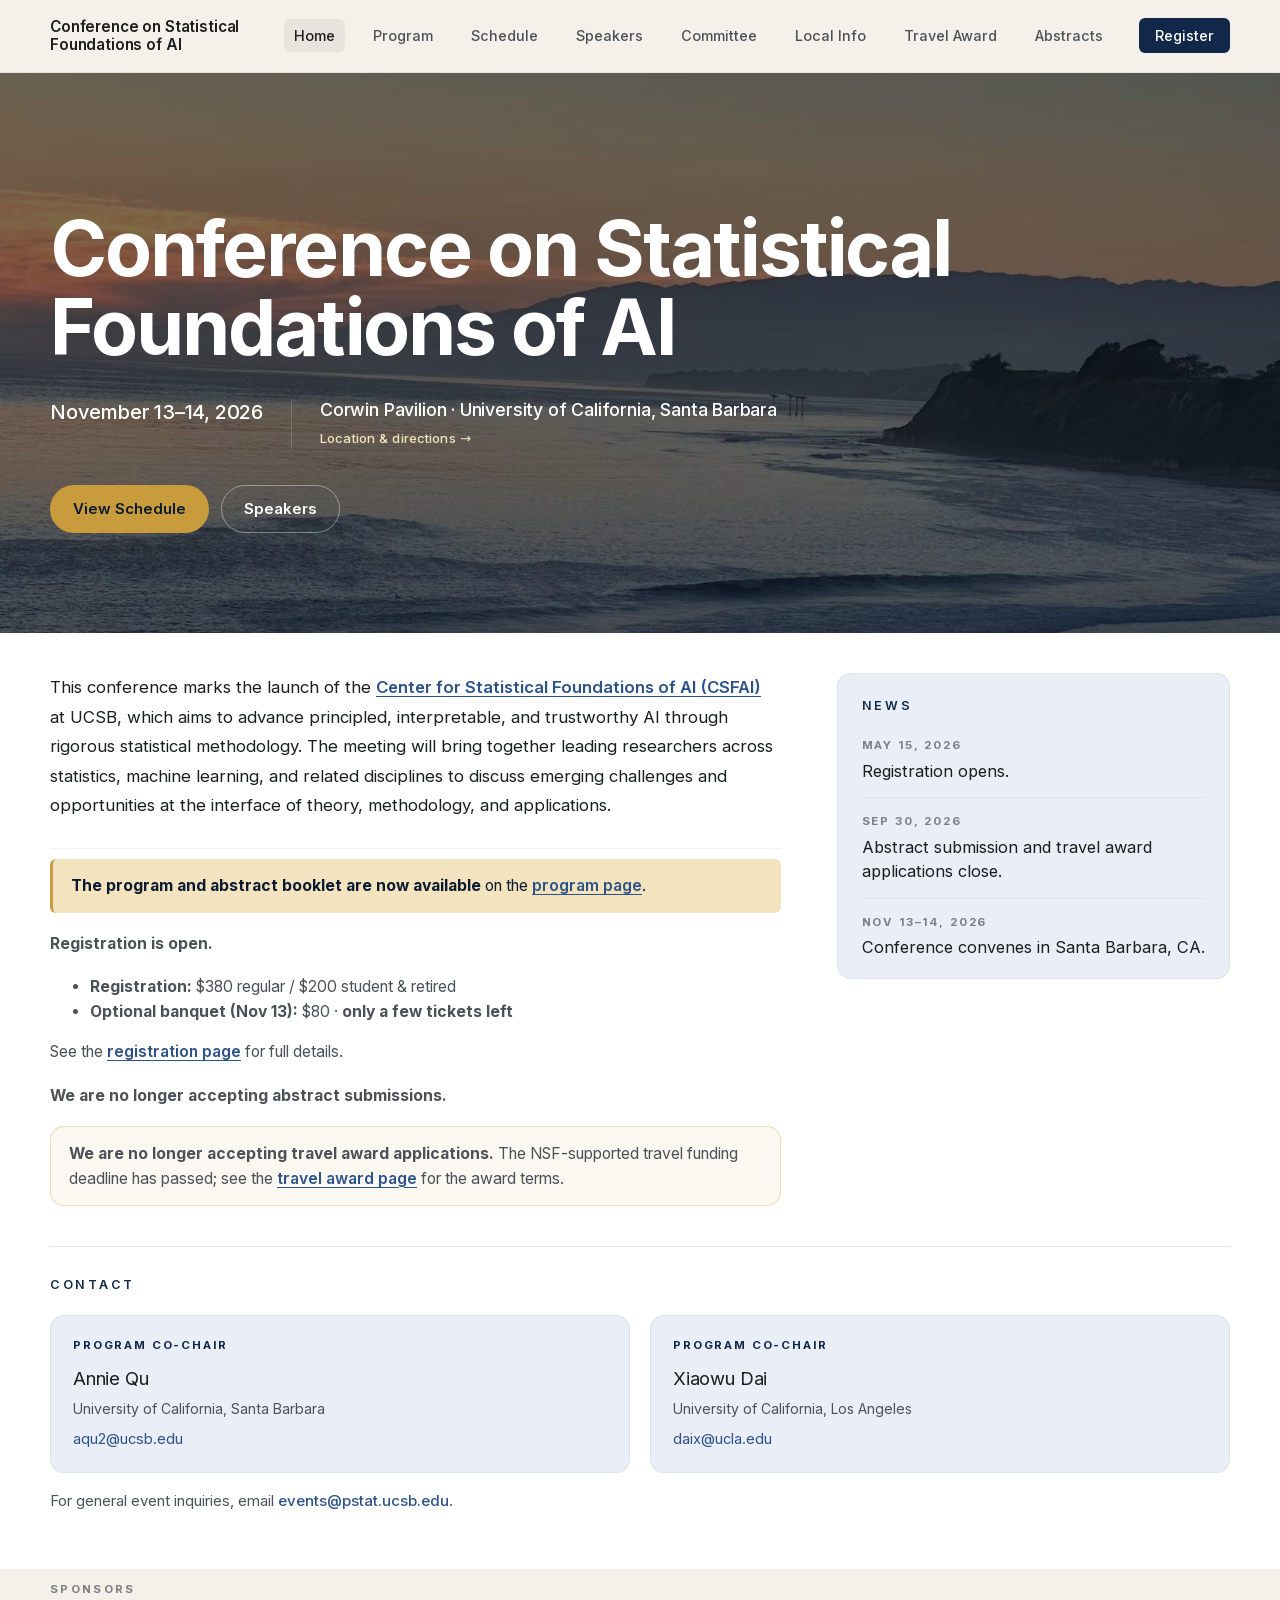
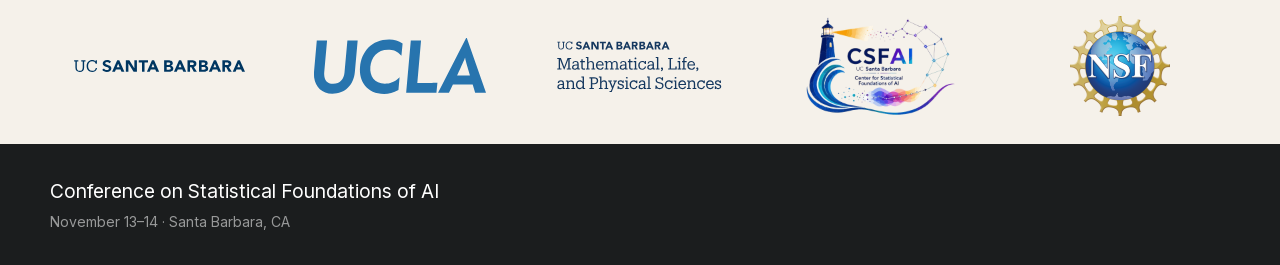
==== index.html @ 48c39d4f "update" ====
<!DOCTYPE html>
<html lang="en">
<head>
    <meta charset="UTF-8">
    <meta name="viewport" content="width=device-width, initial-scale=1.0">
    <title>Conference on Statistical Foundations of AI</title>
    <meta name="theme-color" content="#122848">

    <link rel="preload" href="fonts/inter-400-latin.woff2" as="font" type="font/woff2" crossorigin>
    <link rel="preload" href="fonts/inter-600-latin.woff2" as="font" type="font/woff2" crossorigin>

    <link rel="stylesheet" href="styles.css">
<script type="speculationrules">
{
  "prerender": [{
    "where": { "href_matches": "/*" },
    "eagerness": "moderate"
  }]
}
</script>
</head>
<body>

<nav class="site-nav" aria-label="Primary">
    <div class="nav-inner">
        <a class="nav-brand" href="index.html">
            <span class="brand-text">Conference on Statistical<br>Foundations of AI</span>
        </a>
        <button
            class="nav-toggle"
            id="nav-toggle"
            type="button"
            aria-expanded="false"
            aria-controls="nav-list"
            aria-label="Toggle navigation"
        >
            <span class="nav-toggle-bar"></span>
            <span class="nav-toggle-bar"></span>
            <span class="nav-toggle-bar"></span>
        </button>
        <ul class="nav-list" id="nav-list">
            <li><a class="is-active" aria-current="page" href="index.html">Home</a></li>
            <li><a href="program.html">Program</a></li>
            <li><a href="schedule.html">Schedule</a></li>
            <li><a href="speakers.html">Speakers</a></li>
            <li><a href="committee.html">Committee</a></li>
            <li><a href="local-info.html">Local Info</a></li>
            <li><a href="travel-award.html">Travel Award</a></li>
            <li><a href="abstract-submission.html">Abstracts</a></li>
            <li><a class="nav-cta" href="registration.html">Register</a></li>
        </ul>
    </div>
</nav>

<header class="hero" id="top">
    <img class="hero-bg" src="background.jpg" alt="" aria-hidden="true">
    <div class="hero-inner">
        <h1 class="hero-title">Conference on Statistical Foundations of AI</h1>

        <div class="hero-meta">
            <div class="hero-meta-block hero-meta-dates">
                <span class="meta-primary">November 13&ndash;14, 2026</span>
            </div>
            <div class="hero-meta-divider" aria-hidden="true"></div>
            <div class="hero-meta-block">
                <span class="meta-primary">Corwin Pavilion &middot; University of California, Santa Barbara</span>
                <a class="meta-link" href="local-info.html">Location &amp; directions &rarr;</a>
            </div>
        </div>

        <div class="hero-cta">
            <a class="button button-primary" href="schedule.html">View Schedule</a>
            <a class="button button-ghost" href="speakers.html">Speakers</a>
        </div>
    </div>
</header>

<section class="hero-about">
    <div class="hero-about-inner">
        <!--<h2 class="hero-about-title">[Label]</h2>-->
        <div class="about-grid">
            <div class="prose">
                <p class="prose-intro">
                    This conference marks the launch of the <a class="inline-link" href="https://csfai.ucsb.edu" target="_blank" rel="noopener">Center for Statistical Foundations of AI (CSFAI)</a> at UCSB, which aims to advance principled, interpretable, and trustworthy AI through rigorous statistical methodology. The meeting will bring together leading researchers across statistics, machine learning, and related disciplines to discuss emerging challenges and opportunities at the interface of theory, methodology, and applications.
                </p>
                <div class="prose-registration">
                    <p class="spotlight">
                        <strong>The program and abstract booklet are now available</strong> on the <a class="inline-link" href="program.html">program page</a>.
                    </p>
                    <p>
                        <strong>Registration is open.</strong>
                    </p>
                    <ul>
                        <li><strong>Registration:</strong> $380 regular / $200 student &amp; retired</li>
                        <li><strong>Optional banquet (Nov 13):</strong> $80 &middot; <strong>only a few tickets left</strong></li>
                    </ul>
                    <p>
                        See the <a class="inline-link" href="registration.html">registration page</a> for full details.
                    </p>
                    <p>
                        <strong>We are no longer accepting abstract submissions.</strong>
                    </p>
                    <p class="travel-callout">
                        <strong>We are no longer accepting travel award applications.</strong> The NSF-supported travel funding deadline has passed; see the <a class="inline-link" href="travel-award.html">travel award page</a> for the award terms.
                    </p>
                </div>
            </div>
            <div class="news-list" aria-label="News">
                <p class="news-kicker">News</p>
                <ul>
                    <li>
                        <time datetime="2026-05-15">May 15, 2026</time>
                        <p>Registration opens.</p>
                    </li>
                    <li>
                        <time datetime="2026-09-30">Sep 30, 2026</time>
                        <p>Abstract submission and travel award applications close.</p>
                    </li>
                    <li>
                        <time datetime="2026-11-13">Nov 13&ndash;14, 2026</time>
                        <p>Conference convenes in Santa Barbara, CA.</p>
                    </li>
                </ul>
            </div>
        </div>

        <div class="contact-block">
            <p class="contact-kicker">Contact</p>
            <ul class="contact-list">
                <li>
                    <span class="contact-role">Program Co-Chair</span>
                    <span class="contact-person">Annie Qu</span>
                    <span class="contact-affil">University of California, Santa Barbara</span>
                    <a class="contact-email" href="mailto:aqu2@ucsb.edu">aqu2@ucsb.edu</a>
                </li>
                <li>
                    <span class="contact-role">Program Co-Chair</span>
                    <span class="contact-person">Xiaowu Dai</span>
                    <span class="contact-affil">University of California, Los Angeles</span>
                    <a class="contact-email" href="mailto:daix@ucla.edu">daix@ucla.edu</a>
                </li>
            </ul>
            <p class="contact-note">
                For general event inquiries, email <a href="mailto:events@pstat.ucsb.edu">events@pstat.ucsb.edu</a>.
            </p>
        </div>
    </div>
</section>

<footer class="site-footer">
    <section class="footer-logos" aria-label="Sponsors">
        <div class="footer-inner">
            <p class="footer-logos-label">Sponsors</p>
            <ul class="logo-list">
                <li class="logo-slot"><img src="logos/ucsb.svg" alt="UC Santa Barbara"></li>
                <li class="logo-slot"><img src="logos/ucla.svg" alt="UC Los Angeles"></li>
                <li class="logo-slot"><img src="logos/MLPS.svg" alt="Division of Mathematical, Life, and Physical Sciences, UC Santa Barbara"></li>
                <li class="logo-slot logo-slot-lg">
                    <picture>
                        <source srcset="logos/csfai.webp" type="image/webp">
                        <img src="logos/csfai.png" alt="Center for Statistical Foundations of AI">
                    </picture>
                </li>
                <li class="logo-slot logo-slot-lg"><img src="logos/nsf.png" alt="National Science Foundation"></li>
            </ul>
        </div>
    </section>
    <div class="footer-bottom">
        <div class="footer-inner">
            <div>
                <p class="footer-title">Conference on Statistical Foundations of AI</p>
                <p class="footer-meta">November 13&ndash;14 &middot; Santa Barbara, CA</p>
            </div>
        </div>
    </div>
</footer>

<script src="navigation.js" defer></script>
</body>
</html>
---- styles.css ----
/* --- Inter, self-hosted ---------------------------------------------------
 * Previously loaded from fonts.googleapis.com, which was a render-blocking
 * request to a third-party origin on every single navigation. That delayed
 * first paint enough that the browser skipped the page transition and hard
 * cut instead. Served from this repo, it is same-origin and cached.
 *
 * unicode-range means the browser only downloads the subsets a page actually
 * needs, so latin-ext is skipped unless an extended character appears.
 * ------------------------------------------------------------------------ */

/* latin-ext */
@font-face {
  font-family: 'Inter';
  font-style: normal;
  font-weight: 400;
  font-display: swap;
  src: url(fonts/inter-400-latin-ext.woff2) format('woff2');
  unicode-range: U+0100-02BA, U+02BD-02C5, U+02C7-02CC, U+02CE-02D7, U+02DD-02FF, U+0304, U+0308, U+0329, U+1D00-1DBF, U+1E00-1E9F, U+1EF2-1EFF, U+2020, U+20A0-20AB, U+20AD-20C0, U+2113, U+2C60-2C7F, U+A720-A7FF;
}

/* latin */
@font-face {
  font-family: 'Inter';
  font-style: normal;
  font-weight: 400;
  font-display: swap;
  src: url(fonts/inter-400-latin.woff2) format('woff2');
  unicode-range: U+0000-00FF, U+0131, U+0152-0153, U+02BB-02BC, U+02C6, U+02DA, U+02DC, U+0304, U+0308, U+0329, U+2000-206F, U+20AC, U+2122, U+2191, U+2193, U+2212, U+2215, U+FEFF, U+FFFD;
}

/* latin-ext */
@font-face {
  font-family: 'Inter';
  font-style: normal;
  font-weight: 500;
  font-display: swap;
  src: url(fonts/inter-500-latin-ext.woff2) format('woff2');
  unicode-range: U+0100-02BA, U+02BD-02C5, U+02C7-02CC, U+02CE-02D7, U+02DD-02FF, U+0304, U+0308, U+0329, U+1D00-1DBF, U+1E00-1E9F, U+1EF2-1EFF, U+2020, U+20A0-20AB, U+20AD-20C0, U+2113, U+2C60-2C7F, U+A720-A7FF;
}

/* latin */
@font-face {
  font-family: 'Inter';
  font-style: normal;
  font-weight: 500;
  font-display: swap;
  src: url(fonts/inter-500-latin.woff2) format('woff2');
  unicode-range: U+0000-00FF, U+0131, U+0152-0153, U+02BB-02BC, U+02C6, U+02DA, U+02DC, U+0304, U+0308, U+0329, U+2000-206F, U+20AC, U+2122, U+2191, U+2193, U+2212, U+2215, U+FEFF, U+FFFD;
}

/* latin-ext */
@font-face {
  font-family: 'Inter';
  font-style: normal;
  font-weight: 600;
  font-display: swap;
  src: url(fonts/inter-600-latin-ext.woff2) format('woff2');
  unicode-range: U+0100-02BA, U+02BD-02C5, U+02C7-02CC, U+02CE-02D7, U+02DD-02FF, U+0304, U+0308, U+0329, U+1D00-1DBF, U+1E00-1E9F, U+1EF2-1EFF, U+2020, U+20A0-20AB, U+20AD-20C0, U+2113, U+2C60-2C7F, U+A720-A7FF;
}

/* latin */
@font-face {
  font-family: 'Inter';
  font-style: normal;
  font-weight: 600;
  font-display: swap;
  src: url(fonts/inter-600-latin.woff2) format('woff2');
  unicode-range: U+0000-00FF, U+0131, U+0152-0153, U+02BB-02BC, U+02C6, U+02DA, U+02DC, U+0304, U+0308, U+0329, U+2000-206F, U+20AC, U+2122, U+2191, U+2193, U+2212, U+2215, U+FEFF, U+FFFD;
}

/* latin-ext */
@font-face {
  font-family: 'Inter';
  font-style: normal;
  font-weight: 700;
  font-display: swap;
  src: url(fonts/inter-700-latin-ext.woff2) format('woff2');
  unicode-range: U+0100-02BA, U+02BD-02C5, U+02C7-02CC, U+02CE-02D7, U+02DD-02FF, U+0304, U+0308, U+0329, U+1D00-1DBF, U+1E00-1E9F, U+1EF2-1EFF, U+2020, U+20A0-20AB, U+20AD-20C0, U+2113, U+2C60-2C7F, U+A720-A7FF;
}

/* latin */
@font-face {
  font-family: 'Inter';
  font-style: normal;
  font-weight: 700;
  font-display: swap;
  src: url(fonts/inter-700-latin.woff2) format('woff2');
  unicode-range: U+0000-00FF, U+0131, U+0152-0153, U+02BB-02BC, U+02C6, U+02DA, U+02DC, U+0304, U+0308, U+0329, U+2000-206F, U+20AC, U+2122, U+2191, U+2193, U+2212, U+2215, U+FEFF, U+FFFD;
}

:root {
    --bg: #f5f1ea;
    --bg-alt: #ffffff;
    --ink: #1b1d1e;
    --ink-soft: #4b5156;
    --ink-muted: #7b8186;
    --line: rgba(27, 29, 30, 0.12);
    --line-soft: rgba(27, 29, 30, 0.06);
    --accent: #122848;
    --accent-bright: #2d5289;
    --accent-deep: #0b1a31;
    --accent-tint: #e9eef7;
    --highlight: #c89b3c;
    --highlight-tint: #f3e3bf;
    --radius: 6px;
    --radius-lg: 14px;
    --content: 1180px;
}

* {
    box-sizing: border-box;
}

html {
    scroll-behavior: smooth;
    scroll-padding-top: calc(var(--nav-h, 73px) + var(--subnav-h, 0px) + 16px);
    /* Painted before the next document renders, so navigation never flashes white */
    background: var(--bg);
}

/* --- Page transitions ---------------------------------------------------
 * Cross-document View Transitions. Supported browsers cross-fade between
 * pages instead of hard-cutting; unsupported ones ignore all of this and
 * navigate exactly as before, so nothing is lost.
 * ---------------------------------------------------------------------- */

@view-transition {
    navigation: auto;
}

/* Nothing is given a view-transition-name, deliberately.
 *
 * Naming the active nav shading made it physically glide between items. That
 * animates the group's width/height, which are main-thread properties, so it
 * competed with the incoming document's parse and layout and dropped frames.
 * A plain cross-dissolve is opacity-only, runs on the compositor, and cannot
 * stutter — the whole page including the nav shading simply softens from one
 * state to the next, in place. */
::view-transition-old(root),
::view-transition-new(root) {
    animation-duration: 110ms;
    animation-timing-function: ease-out;
}

@media (prefers-reduced-motion: reduce) {
    @view-transition {
        navigation: none;
    }

    /* The menu still opens and closes, it just arrives rather than slides.
     * Scoped through .nav-inner so it outranks the animated rules, which sit
     * later in the file at the 1010px breakpoint. The delay is zeroed as well
     * as the duration: the closed state defers `visibility` until the
     * collapse finishes, which would otherwise leave the panel on screen. */
    .nav-inner .nav-list,
    .nav-inner .nav-list.active {
        transition-duration: 0s;
        transition-delay: 0s;
        transform: none;
    }
}

body {
    margin: 0;
    font-family: "Inter", system-ui, sans-serif;
    font-size: 16px;
    line-height: 1.6;
    color: var(--ink);
    background: var(--bg);
    -webkit-font-smoothing: antialiased;
}

img {
    display: block;
    max-width: 100%;
}

a {
    color: var(--accent);
    text-decoration: none;
    transition: color 0.2s ease;
}

a:hover {
    color: var(--accent-bright);
}

a:focus-visible,
.button:focus-visible,
.nav-toggle:focus-visible {
    outline: 2px solid var(--accent-bright);
    outline-offset: 3px;
}

h1, h2, h3, h4 {
    margin: 0;
    font-family: "Inter", system-ui, sans-serif;
    font-weight: 600;
    letter-spacing: -0.015em;
    color: var(--ink);
}

p, li, dd {
    color: var(--ink-soft);
}

.skip-link {
    position: absolute;
    left: 16px;
    top: -48px;
    padding: 10px 14px;
    background: var(--ink);
    color: #fff;
    z-index: 200;
    border-radius: var(--radius);
    transition: top 0.2s ease;
}

.skip-link:focus {
    top: 16px;
}

/* --- Nav --- */

.site-nav {
    position: sticky;
    top: 0;
    z-index: 100;
    /* Opaque on purpose: this was rgba(...,0.94) + backdrop-filter blur, which
     * is visually near-identical at that opacity but forces the compositor to
     * re-blur the nav on every frame of every scroll and page transition. */
    background: var(--bg);
    border-bottom: 1px solid var(--line-soft);
}

.nav-inner {
    width: min(calc(100% - 40px), var(--content));
    margin: 0 auto;
    padding: 18px 0;
    display: flex;
    align-items: center;
    gap: clamp(16px, 3.5vw, 56px);
}

.nav-brand {
    display: inline-flex;
    align-items: center;
    gap: 10px;
    color: var(--ink);
    font-weight: 600;
    font-size: 0.95rem;
    letter-spacing: -0.01em;
    min-width: 0;
}

/* The break sits in the markup as a <br> after "Statistical", so the second
 * line always starts at "Foundations" regardless of font metrics. No
 * max-width: a ch-based cap would re-wrap the lines it is meant to hold. */
.brand-text {
    line-height: 1.2;
}

.brand-mark {
    display: inline-flex;
    align-items: center;
    justify-content: center;
    width: 32px;
    height: 32px;
    border-radius: var(--radius);
    background: var(--accent);
    color: #fff;
    font-family: "Inter", system-ui, sans-serif;
    font-weight: 600;
    font-size: 0.78rem;
    letter-spacing: 0.02em;
}

.nav-toggle {
    display: none;
    position: relative;
    width: 42px;
    height: 42px;
    margin-left: auto;
    padding: 0;
    border: 1px solid var(--line);
    border-radius: var(--radius);
    background: transparent;
    color: var(--ink);
    cursor: pointer;
}

.nav-toggle-bar {
    position: absolute;
    left: 11px;
    right: 11px;
    height: 2px;
    background: var(--ink);
    border-radius: 2px;
    transition: top 0.2s ease, transform 0.2s ease, opacity 0.2s ease;
}

.nav-toggle-bar:nth-child(1) { top: 13px; }
.nav-toggle-bar:nth-child(2) { top: 20px; }
.nav-toggle-bar:nth-child(3) { top: 27px; }

.nav-toggle[aria-expanded="true"] .nav-toggle-bar:nth-child(1) {
    top: 20px;
    transform: rotate(45deg);
}

.nav-toggle[aria-expanded="true"] .nav-toggle-bar:nth-child(2) {
    opacity: 0;
}

.nav-toggle[aria-expanded="true"] .nav-toggle-bar:nth-child(3) {
    top: 20px;
    transform: rotate(-45deg);
}

.nav-list {
    flex: 1;
    display: flex;
    align-items: center;
    justify-content: space-between;
    gap: 2px;
    margin: 0 0 0 auto;
    padding: 0;
    list-style: none;
}

.nav-list a {
    color: var(--ink-soft);
    font-size: 0.9rem;
    font-weight: 500;
    padding: 8px clamp(6px, 0.8vw, 14px);
    border-radius: var(--radius);
    text-align: center;
    white-space: nowrap;
    transition: color 0.2s ease, background-color 0.2s ease;
}

.nav-list a:hover {
    color: var(--ink);
    background: rgba(27, 29, 30, 0.05);
}

.nav-list .nav-cta {
    margin-left: 8px;
    background: var(--accent);
    color: #fff;
    padding: 9px 16px;
}

.nav-list .nav-cta:hover {
    background: var(--accent-bright);
    color: #fff;
}

/* --- Hero --- */

.hero {
    position: relative;
    background-color: var(--accent);
    color: #fff;
    overflow: hidden;
    padding: 100px 0 64px;
    min-height: 560px;
    display: flex;
    align-items: center;
    isolation: isolate;
}

.hero-bg {
    position: absolute;
    inset: 0;
    width: 100%;
    height: 100%;
    object-fit: cover;
    object-position: center 42%;
    z-index: -2;
    filter: brightness(0.62) saturate(1.05);
}

.hero::before {
    content: "";
    position: absolute;
    inset: 0;
    z-index: -1;
    background:
        linear-gradient(180deg, rgba(11, 26, 49, 0.35) 0%, rgba(11, 26, 49, 0.15) 45%, rgba(11, 26, 49, 0.45) 100%);
    pointer-events: none;
}

.hero-inner {
    position: relative;
    width: min(calc(100% - 40px), var(--content));
    margin: 0 auto;
}

.hero-eyebrow {
    margin: 0 0 24px;
    font-size: 0.78rem;
    font-weight: 600;
    text-transform: uppercase;
    letter-spacing: 0.22em;
    color: var(--highlight-tint);
}

.hero-title {
    margin: 0;
    color: #fff;
    font-family: "Inter", system-ui, sans-serif;
    font-size: clamp(2.4rem, 6.4vw, 4.8rem);
    line-height: 1.02;
    letter-spacing: -0.025em;
    font-weight: 700;
    max-width: 20ch;
}

.hero-tagline {
    margin: 28px 0 0;
    max-width: 42rem;
    color: rgba(255, 255, 255, 0.82);
    font-size: 1.15rem;
    line-height: 1.6;
}

.hero-meta {
    margin: 32px 0 0;
    display: flex;
    flex-wrap: wrap;
    align-items: stretch;
    gap: 28px;
}

.hero-meta-block {
    display: flex;
    flex-direction: column;
    gap: 2px;
    min-width: 140px;
}

.hero-meta-divider {
    width: 1px;
    background: rgba(255, 255, 255, 0.18);
}

.meta-label {
    font-size: 0.66rem;
    font-weight: 700;
    letter-spacing: 0.2em;
    text-transform: uppercase;
    color: rgba(255, 255, 255, 0.5);
}

.meta-primary {
    font-family: "Inter", system-ui, sans-serif;
    font-size: 1.1rem;
    line-height: 1.3;
    color: #fff;
    font-weight: 500;
    letter-spacing: -0.01em;
}

.hero-meta-dates .meta-primary {
    font-size: 1.25rem;
}

.meta-secondary {
    font-size: 0.84rem;
    line-height: 1.3;
    color: rgba(255, 255, 255, 0.65);
}

.meta-link {
    margin-top: 4px;
    font-size: 0.82rem;
    font-weight: 500;
    color: var(--highlight-tint);
    letter-spacing: 0.01em;
}

.meta-link:hover {
    color: var(--highlight);
}

.hero-cta {
    margin-top: 36px;
    display: flex;
    flex-wrap: wrap;
    gap: 12px;
}

.button {
    display: inline-flex;
    align-items: center;
    justify-content: center;
    min-height: 48px;
    padding: 0 22px;
    border-radius: 999px;
    border: 1px solid transparent;
    font-size: 0.94rem;
    font-weight: 600;
    cursor: pointer;
    transition: transform 0.2s ease, background-color 0.2s ease, border-color 0.2s ease, color 0.2s ease;
}

.button:hover {
    transform: translateY(-1px);
}

/* An action that is no longer available: dimmed, unclickable, and held still
 * on hover so it does not invite a press. Also covers a button switched off
 * by an enclosing disabled fieldset. */
.button:disabled {
    cursor: not-allowed;
    opacity: 0.55;
}

.button:disabled:hover {
    transform: none;
}

.button-primary {
    background: var(--highlight);
    color: var(--accent-deep);
}

.button-primary:hover {
    background: #b58930;
    color: var(--accent-deep);
}

.button-ghost {
    background: transparent;
    color: #fff;
    border-color: rgba(255, 255, 255, 0.4);
}

.button-ghost:hover {
    background: rgba(255, 255, 255, 0.08);
    color: #fff;
    border-color: rgba(255, 255, 255, 0.6);
}

/* --- Page header (subpages) --- */

.page-header {
    position: relative;
    background: var(--accent);
    color: #fff;
    padding: 36px 0 28px;
    overflow: hidden;
    isolation: isolate;
}

.page-header::before {
    content: "";
    position: absolute;
    inset: 0;
    z-index: -1;
    background:
        radial-gradient(circle at 82% 18%, rgba(200, 155, 60, 0.14), transparent 48%),
        radial-gradient(circle at 10% 90%, rgba(45, 82, 137, 0.25), transparent 55%);
    pointer-events: none;
}

.page-header-inner {
    position: relative;
    width: min(calc(100% - 40px), var(--content));
    margin: 0 auto;
}

.page-kicker {
    margin: 0 0 12px;
    font-size: 0.72rem;
    letter-spacing: 0.22em;
    text-transform: uppercase;
    font-weight: 700;
    color: var(--highlight-tint);
}

.page-title {
    margin: 0;
    color: #fff;
    font-family: "Inter", system-ui, sans-serif;
    font-size: clamp(1.6rem, 3.2vw, 2.1rem);
    font-weight: 700;
    letter-spacing: -0.02em;
    line-height: 1.1;
    position: relative;
    display: inline-block;
    padding-bottom: 16px;
}

.page-title::after {
    content: "";
    position: absolute;
    left: 0;
    bottom: 0;
    width: 52px;
    height: 3px;
    border-radius: 2px;
    background: var(--highlight);
}

.page-subtitle {
    margin: 18px 0 0;
    color: rgba(255, 255, 255, 0.72);
    font-size: 1rem;
    line-height: 1.55;
    max-width: 54ch;
}

/* Full-bleed announcement strip that sits directly beneath a page header,
 * so a status line reads as active news rather than as body copy. */

.page-notice {
    background: var(--accent-tint);
    border-bottom: 1px solid var(--line-soft);
    padding: 15px 0;
    text-align: center;
}

.page-notice-inner {
    width: min(calc(100% - 40px), var(--content));
    margin: 0 auto;
    font-size: 1rem;
    line-height: 1.5;
    color: var(--ink);
}

/* Map panel */

.venue-side {
    display: flex;
    flex-direction: column;
    gap: 20px;
}

@media (max-width: 960px) {
    .venue-side {
        display: grid;
        grid-template-columns: repeat(2, minmax(0, 1fr));
        gap: 20px;
        align-items: stretch;
    }
}

@media (max-width: 820px) {
    .venue-side {
        display: flex;
        flex-direction: column;
        grid-template-columns: none;
    }
}

.map-panel {
    border-radius: var(--radius-lg);
    overflow: hidden;
    border: 1px solid var(--line);
    background: var(--bg-alt);
    box-shadow: 0 8px 24px rgba(17, 28, 51, 0.06);
}

.map-panel iframe {
    display: block;
    width: 100%;
    height: 320px;
    border: 0;
}

.map-caption {
    margin: 0;
    padding: 12px 18px;
    border-top: 1px solid var(--line);
    background: var(--bg-alt);
    font-size: 0.88rem;
    text-align: right;
}

.map-caption a {
    font-weight: 600;
}

@media (max-width: 600px) {
    .map-panel iframe {
        height: 260px;
    }
}

/* PDF embed */

/* Sits on its own line between the heading and the viewer: after the viewer
 * a full page of PDF would push it out of sight. */
.pdf-actions {
    margin: 0 0 16px;
}

.pdf-actions .button {
    min-height: 40px;
    padding: 0 20px;
    font-size: 0.88rem;
}

.pdf-container {
    margin-top: 32px;
}

.pdf-actions + .pdf-container {
    margin-top: 0;
}

.pdf-placeholder {
    padding: 48px 32px;
    border: 2px dashed var(--line);
    border-radius: var(--radius-lg);
    background: var(--bg-alt);
    text-align: center;
    color: var(--ink-muted);
}

.pdf-placeholder-label {
    margin: 0 0 10px;
    font-size: 0.74rem;
    font-weight: 700;
    letter-spacing: 0.2em;
    text-transform: uppercase;
    color: var(--accent);
}

.pdf-placeholder p {
    margin: 0 auto;
    max-width: 44ch;
    line-height: 1.55;
    font-size: 0.95rem;
}

.pdf-placeholder code {
    padding: 2px 6px;
    border-radius: 4px;
    background: var(--accent-tint);
    color: var(--accent);
    font-size: 0.88em;
}

.pdf-frame {
    display: block;
    width: 100%;
    aspect-ratio: 8.5 / 11;
    max-height: 860px;
    border-radius: var(--radius-lg);
    border: 1px solid var(--line);
    background: var(--bg-alt);
}

/* Committee grid */

.committee-grid {
    display: grid;
    grid-template-columns: repeat(auto-fill, minmax(280px, 1fr));
    gap: 18px;
    margin: 0 0 32px;
}

.committee-member {
    /* The speakers page holds ~130 of these. Skipping layout/paint for the
     * offscreen ones keeps the main thread free during page transitions.
     * `auto` lets the browser reuse each card's real height once measured,
     * so the scrollbar does not jump. */
    content-visibility: auto;
    contain-intrinsic-size: auto 118px;
    padding: 18px 22px;
    border-radius: var(--radius-lg);
    background: var(--bg-alt);
    border: 1px solid var(--line);
}

.committee-member h4 {
    margin: 0 0 6px;
    font-size: 1.02rem;
    color: var(--ink);
}

.committee-role-tag {
    display: inline-block;
    margin: 0 0 8px;
    padding: 2px 10px;
    border-radius: 999px;
    background: var(--accent-tint);
    color: var(--accent);
    font-size: 0.66rem;
    font-weight: 700;
    letter-spacing: 0.14em;
    text-transform: uppercase;
}

.committee-link {
    display: inline-flex;
    align-items: center;
    gap: 4px;
    margin-top: 8px;
    font-size: 0.82rem;
    font-weight: 500;
    color: var(--accent-bright);
}

.committee-link:hover {
    color: var(--accent);
    text-decoration: underline;
}

.committee-member p {
    margin: 0;
    font-size: 0.88rem;
    color: var(--ink-muted);
    line-height: 1.45;
}

.committee-member .committee-role-note {
    margin-top: 4px;
    font-size: 0.82rem;
    font-style: italic;
    color: var(--ink-soft);
}

.committee-role {
    display: inline-block;
    margin: 0 0 12px;
    padding: 3px 10px;
    border-radius: 999px;
    background: var(--accent-tint);
    color: var(--accent);
    font-size: 0.66rem;
    font-weight: 700;
    letter-spacing: 0.16em;
    text-transform: uppercase;
}

.subheading {
    margin: 32px 0 16px;
    padding-bottom: 10px;
    border-bottom: 1px solid var(--line);
    font-size: 0.82rem;
    font-weight: 700;
    letter-spacing: 0.2em;
    text-transform: uppercase;
    color: var(--ink-muted);
}

.subheading:first-child {
    margin-top: 0;
}

/* Fees table (inside .key-dates) */

.fees-table {
    width: 100%;
    border-collapse: collapse;
    margin-top: 4px;
    table-layout: fixed;
}

.fees-table th,
.fees-table td {
    padding: 12px 20px;
    text-align: left;
    vertical-align: top;
}

.fees-table thead th {
    font-size: 0.82rem;
    font-weight: 700;
    letter-spacing: 0.16em;
    text-transform: uppercase;
    color: rgba(255, 255, 255, 0.72);
    padding-bottom: 10px;
    border-bottom: 1px solid rgba(255, 255, 255, 0.2);
}

.fees-table tbody th {
    font-size: 0.8rem;
    font-weight: 700;
    letter-spacing: 0.14em;
    text-transform: uppercase;
    color: rgba(255, 255, 255, 0.85);
    padding-left: 0;
    width: 92px;
}

.fees-table .fee-row-sub {
    display: block;
    margin-top: 4px;
    font-size: 0.74rem;
    font-weight: 500;
    letter-spacing: 0.04em;
    text-transform: none;
    color: rgba(255, 255, 255, 0.6);
    line-height: 1.3;
}

.fees-table tbody tr + tr th,
.fees-table tbody tr + tr td {
    border-top: 1px solid rgba(255, 255, 255, 0.12);
}

/* A pricing tier or policy window that has passed: kept for context, dimmed
 * so it is not mistaken for something still obtainable. */
.fees-table .is-past {
    opacity: 0.5;
}

.includes-list li.is-past {
    opacity: 0.55;
    text-decoration: line-through;
}

/* Status flag for a line item that can no longer be purchased. Gold on the
 * navy card so it reads as a flag rather than as more table text. */
.fee-badge {
    display: inline-block;
    margin-left: 8px;
    padding: 3px 9px;
    border-radius: 999px;
    background: var(--highlight);
    font-size: 0.6rem;
    font-weight: 700;
    letter-spacing: 0.12em;
    text-transform: uppercase;
    color: var(--accent-deep);
    vertical-align: 2px;
    white-space: nowrap;
}

/* Neutral sibling of .travel-note for logistics notices, so an operational
 * message is not mistaken for the gold funding aside next to it. */
.notice-note {
    margin: 18px 0 0;
    padding: 10px 14px;
    border-left: 2px solid rgba(45, 82, 137, 0.45);
    background: var(--accent-tint);
    border-radius: var(--radius-lg);
    font-size: 0.92rem;
    color: var(--ink-soft);
    line-height: 1.55;
}

.info-card + .notice-note {
    margin-top: 30px;
}

.fee-col-note {
    display: block;
    margin-top: 2px;
    font-size: 0.62rem;
    font-weight: 600;
    letter-spacing: 0.1em;
    text-transform: uppercase;
    color: rgba(255, 255, 255, 0.4);
}

.fees-table .fee-date {
    display: block;
    font-size: 0.88rem;
    font-weight: 500;
    color: rgba(255, 255, 255, 0.78);
    margin-bottom: 4px;
    font-variant-numeric: tabular-nums;
    white-space: nowrap;
}

.fees-table .fee-amount {
    display: block;
    font-size: 1.15rem;
    font-weight: 500;
    color: #fff;
    font-variant-numeric: tabular-nums;
}

@media (max-width: 600px) {
    /* Three columns cannot hold a date range at this width: each fee column
     * works out to ~92px of usable text against ~110px of date, and .fee-date
     * is nowrap so it spilled instead of wrapping. Stack the table instead —
     * each tier becomes a block with its two periods listed beneath it. */
    .fees-table,
    .fees-table tbody,
    .fees-table tr,
    .fees-table th,
    .fees-table td {
        display: block;
        width: auto;
    }

    /* Column headings move into each cell via data-label. */
    .fees-table thead {
        display: none;
    }

    .fees-table tbody tr {
        padding: 14px 0;
        border-top: 1px solid rgba(255, 255, 255, 0.14);
    }

    .fees-table tbody tr:first-child {
        border-top: none;
        padding-top: 0;
    }

    /* The row border above replaces the per-cell borders used on desktop. */
    .fees-table tbody tr + tr th,
    .fees-table tbody tr + tr td {
        border-top: none;
    }

    .fees-table tbody th {
        /* width:auto must be repeated at this specificity: the base rule is
         * `.fees-table tbody th { width: 92px }` (0,1,2), which outranks the
         * `.fees-table th` reset above (0,1,1) and kept the label boxed into
         * 92px, wrapping "Student / Retired" onto two lines. */
        width: auto;
        padding: 0 0 6px;
        font-size: 0.84rem;
    }

    .fees-table tbody td {
        display: grid;
        grid-template-columns: 1fr auto;
        align-items: baseline;
        column-gap: 12px;
        padding: 4px 0;
    }

    .fees-table tbody td[data-label]::before {
        content: attr(data-label);
        grid-column: 1 / -1;
        font-size: 0.7rem;
        font-weight: 700;
        letter-spacing: 0.14em;
        text-transform: uppercase;
        color: rgba(255, 255, 255, 0.5);
    }

    .fees-table .fee-date {
        margin-bottom: 0;
    }

    /* Stacked rows are full width, so the qualifier can sit inline beside the
     * label instead of stacking beneath it as it does on desktop. */
    .fees-table .fee-row-sub {
        display: inline;
        margin-top: 0;
    }

    .fees-table .fee-row-sub::before {
        content: " \00b7  ";
        color: rgba(255, 255, 255, 0.4);
    }

    .fees-table .fee-amount {
        font-size: 1.05rem;
        text-align: right;
    }

    .key-dates {
        padding: 24px 20px;
    }
}

/* Page subnav (in-page section jump links) */

.page-subnav {
    position: sticky;
    /* --nav-h is measured from the live nav on pages that carry a subnav; the
     * nav's height changes with viewport (padding at the 1010px breakpoint,
     * brand wrap and the hamburger). A fixed offset is
     * right at only one width and lets the bar slide under the nav or float
     * below it at the others. The fallback covers a no-JS load. */
    top: var(--nav-h, 73px);
    z-index: 90;
    display: grid;
    /* Columns follow the number of links, so a page can add or drop a
     * section without the row leaving a gap or wrapping one pill alone. */
    grid-auto-flow: column;
    grid-auto-columns: minmax(0, 1fr);
    grid-auto-rows: 1fr;
    gap: 14px;
    margin: -20px 0 22px;
    padding: 14px 0;
    background: var(--bg);
    border-bottom: 1px solid var(--line-soft);
}

.page-subnav a {
    display: flex;
    align-items: center;
    justify-content: center;
    padding: 6px 18px;
    font-size: 0.94rem;
    font-weight: 500;
    line-height: 1.2;
    text-align: center;
    color: var(--accent);
    background: #d6dfee;
    border-radius: 999px;
    transition: background-color 0.15s ease, color 0.15s ease;
}

.page-subnav a:hover,
.page-subnav a:focus-visible,
.page-subnav a[aria-current="location"] {
    background: var(--accent);
    color: #fff;
}

/* Hotel grid (local info) */

/* Column count follows the measure rather than being fixed at two: the block
 * now runs the full page width, where two cards would each be ~580px of
 * mostly empty space. */
.hotel-grid {
    display: grid;
    grid-template-columns: repeat(auto-fit, minmax(300px, 1fr));
    grid-auto-rows: 1fr;
    gap: 16px;
    margin: 14px 0 0;
    align-items: stretch;
}

@media (max-width: 560px) {
    .hotel-grid {
        grid-template-columns: 1fr;
    }
}

.hotel-card {
    padding: 18px 20px;
    border-radius: var(--radius-lg);
    background: var(--bg-alt);
    border: 1px solid var(--line);
    display: flex;
    flex-direction: column;
    gap: 10px;
}

.hotel-card h4 {
    margin: 0;
    font-size: 1.2rem;
    color: var(--ink);
}

.hotel-tax {
    margin: -4px 0 0;
    font-size: 0.84rem;
    color: var(--ink-soft);
    line-height: 1.4;
}

.hotel-tax + .hotel-notes,
.hotel-notes + .hotel-notes {
    margin-top: -10px;
}

.hotel-meta {
    margin: 0;
    font-size: 0.78rem;
    color: var(--ink-soft);
    line-height: 1.5;
}

/* Sits with the block name and group code it applies to, so the closure is
 * read as a fact about that block rather than as another booking note. */
.hotel-meta-closed {
    display: inline-block;
    margin-top: 4px;
    color: var(--ink);
}

.hotel-meta-label {
    font-weight: 600;
    text-decoration: underline;
    text-underline-offset: 2px;
}

.hotel-rates {
    list-style: none;
    margin: 0;
    padding: 0;
    display: grid;
    gap: 2px;
}

.hotel-rates li {
    font-size: 0.88rem;
    color: var(--ink-soft);
    font-variant-numeric: tabular-nums;
}

.hotel-notes {
    margin: 0;
    font-size: 0.82rem;
    color: var(--ink-muted);
    line-height: 1.5;
}

.hotel-card .hotel-reserve {
    align-self: stretch;
    margin-top: auto;
    min-height: 40px;
    padding: 0 28px;
    background: var(--accent);
    color: #fff;
    font-size: 0.9rem;
}

.hotel-card .hotel-reserve:hover {
    background: var(--accent-bright);
    color: #fff;
}

.hotel-guides {
    margin: -14px 0 8px !important;
    font-size: 0.78rem;
    color: var(--ink-soft);
    display: flex;
    flex-wrap: wrap;
    align-items: baseline;
    column-gap: 8px;
    row-gap: 4px;
}

.hotel-guides .hotel-meta-label {
    margin-right: 8px;
}

.hotel-guides .inline-link {
    font-weight: 500;
}

.hotel-guides-sep {
    color: var(--ink-muted);
}

/* Registration info card */

.info-card {
    padding: 22px 26px;
    border: 1px solid var(--line);
    border-radius: var(--radius-lg);
    background: var(--bg-alt);
    box-shadow: 0 4px 14px rgba(17, 28, 51, 0.04);
}

.info-card > p {
    margin: 0 0 10px;
}

/* A posted update at the head of a card: the kicker labels it as news about
 * the card's subject, and the gold highlight is the one already used
 * elsewhere for something that can no longer be obtained. */
.info-card > .card-status {
    margin: 0 0 16px;
    padding: 11px 15px;
    border-left: 3px solid var(--highlight);
    border-radius: var(--radius);
    background: var(--highlight-tint);
}

.card-status-kicker {
    display: block;
    margin-bottom: 5px;
    font-size: 0.68rem;
    font-weight: 700;
    letter-spacing: 0.18em;
    text-transform: uppercase;
    color: var(--accent);
}

.card-status p {
    margin: 0;
    font-size: 1rem;
    font-weight: 700;
    line-height: 1.45;
    color: var(--accent-deep);
}

.info-card > p:last-child {
    margin-bottom: 0;
}

.addon-intro {
    margin: 14px 0 6px;
    font-size: 1rem;
    font-weight: 600;
    color: var(--ink);
}

.info-card > .addon-intro:first-child {
    margin-top: 0;
}

.includes-list {
    margin: 0 0 12px;
    padding-left: 22px;
    display: grid;
    gap: 4px;
}

.includes-list li {
    font-size: 0.98rem;
    line-height: 1.55;
    color: var(--ink-soft);
}

.info-card > .includes-list:last-child {
    margin-bottom: 0;
}

.travel-callout {
    margin: 20px 0 0;
    padding: 14px 18px;
    border: 1px solid rgba(200, 155, 60, 0.3);
    border-radius: var(--radius-lg);
    background: rgba(200, 155, 60, 0.07);
    line-height: 1.6;
}

/* The current headline item among the notices stacked around it. Carries the
 * full gold tint and an accent bar, where .travel-callout's 7% wash is
 * deliberately quieter, so this one is read first. */
.spotlight {
    margin: 20px 0 0;
    padding: 14px 18px;
    border-left: 3px solid var(--highlight);
    border-radius: var(--radius);
    background: var(--highlight-tint);
    line-height: 1.6;
    color: var(--accent-deep);
}

/* Leading its block, it sits under the container's divider. The container
 * reserves 22px of top padding for running text; a tinted box reads as
 * floating at that distance, so pull it back up to sit near the rule. */
.spotlight:first-child {
    margin-top: -12px;
}

/* Given room to breathe when it trails a card, so it reads as its own aside
 * rather than as a footnote attached to the block above. */
.info-card + .travel-note {
    margin-top: 30px;
}

.travel-note {
    margin: 18px 0 0;
    padding: 10px 14px;
    border-left: 2px solid rgba(200, 155, 60, 0.5);
    background: rgba(200, 155, 60, 0.36);
    border-radius: var(--radius-lg);
    font-size: 0.92rem;
    color: var(--ink-soft);
    line-height: 1.55;
}

/* Registration form */

.register-card {
    display: grid;
    grid-template-rows: 0fr;
    margin-top: 0;
    opacity: 0;
    transition: grid-template-rows 0.4s ease, margin-top 0.4s ease, opacity 0.3s ease;
}

.register-card[hidden] {
    display: none;
}

.register-card-inner {
    min-height: 0;
    overflow: hidden;
    padding: 0 32px;
    border-radius: var(--radius-lg);
    background: var(--bg-alt);
    border: 1px solid transparent;
    transition: padding 0.4s ease, border-color 0.3s ease;
}

.register-card.is-open {
    grid-template-rows: 1fr;
    margin-top: 40px;
    opacity: 1;
}

.register-card.is-open .register-card-inner {
    padding: 32px;
    border-color: var(--line);
}

.register-form {
    display: grid;
    gap: 22px;
}

.form-grid {
    display: grid;
    grid-template-columns: repeat(2, minmax(0, 1fr));
    gap: 16px 20px;
}

.form-field {
    display: flex;
    flex-direction: column;
    gap: 6px;
}

.form-field-wide {
    grid-column: 1 / -1;
}

.form-field > span {
    font-size: 0.92rem;
    font-weight: 600;
    color: var(--ink);
    letter-spacing: 0.01em;
}

.form-field > span em,
.form-checks legend em {
    color: var(--highlight);
    font-style: normal;
    font-weight: 700;
    margin-left: 2px;
}

.form-field input,
.form-field select,
.form-field textarea {
    padding: 10px 12px;
    border: 1px solid rgba(27, 29, 30, 0.24);
    border-radius: var(--radius);
    font: inherit;
    color: var(--ink);
    background: #fff;
    transition: border-color 0.15s ease, box-shadow 0.15s ease;
}

.form-field textarea {
    resize: vertical;
    min-height: 80px;
}

.form-field input:focus,
.form-field select:focus,
.form-field textarea:focus {
    outline: none;
    border-color: var(--accent);
    box-shadow: 0 0 0 3px rgba(18, 40, 72, 0.14);
}

.form-hint {
    margin-top: 4px;
    font-size: 0.8rem;
    color: var(--ink-muted);
    line-height: 1.4;
}

/* Travel award page */

/* Both selectors are needed. The generic `.subheading:first-of-type` rule
 * (margin-top: 8px) has the same specificity as `.travel-layout > .subheading`
 * but is declared later, so it was winning and pulling "Eligibility" tight
 * against the intro card. The second selector below outranks it. */
.travel-layout > .subheading,
.travel-layout > .subheading:first-of-type {
    margin-top: 36px;
}

.award-grid {
    display: grid;
    grid-template-columns: repeat(2, minmax(0, 1fr));
    gap: 16px;
    margin: 16px 0 0;
}

.award-card {
    display: flex;
    flex-direction: column;
    gap: 4px;
    padding: 24px 26px;
    border-radius: var(--radius-lg);
    background: #d6dfee;
    border: 1px solid rgba(18, 40, 72, 0.12);
}

.award-label {
    font-size: 0.74rem;
    font-weight: 700;
    letter-spacing: 0.18em;
    text-transform: uppercase;
    color: var(--accent);
}

.award-amount {
    font-size: 2.2rem;
    font-weight: 600;
    line-height: 1.1;
    letter-spacing: -0.02em;
    color: var(--accent);
    font-variant-numeric: tabular-nums;
}

.award-note {
    margin-top: 2px;
    font-size: 0.84rem;
    color: var(--ink-soft);
}

.award-footnote {
    margin: 14px 0 0;
    font-size: 0.9rem;
    color: var(--ink-muted);
}

@media (max-width: 560px) {
    .award-grid {
        grid-template-columns: 1fr;
    }

    .award-card {
        padding: 20px 22px;
    }

    .award-amount {
        font-size: 1.9rem;
    }
}

/* Conditional travel-award fields (contributed poster only) */

.poster-fields {
    display: grid;
    gap: 18px;
    padding: 20px 22px;
    border: 1px solid rgba(200, 155, 60, 0.5);
    border-radius: var(--radius);
    background: rgba(200, 155, 60, 0.06);
}

.poster-fields[hidden] {
    display: none;
}

/* .form-field/.form-checks set their own display, which beats [hidden] */
.poster-fields [data-travel-eligible][hidden] {
    display: none;
}

.poster-fields-title {
    margin: 0;
    font-size: 0.98rem;
    color: var(--ink);
}

.poster-fields .form-checks {
    background: var(--bg-alt);
}

@media (max-width: 600px) {
    .poster-fields {
        padding: 16px 14px;
    }
}

.abstract-form-card {
    margin-top: 32px;
    padding: 32px;
    border-radius: var(--radius-lg);
    background: var(--bg-alt);
    border: 1px solid var(--line);
}

@media (max-width: 600px) {
    .abstract-form-card {
        padding: 22px 18px;
    }
}

.form-checks {
    margin: 0;
    padding: 14px 18px 16px;
    border: 1px solid rgba(27, 29, 30, 0.24);
    border-radius: var(--radius);
    display: grid;
    gap: 8px;
}

.form-checks legend {
    padding: 0 6px;
    font-size: 0.92rem;
    font-weight: 600;
    color: var(--ink);
    letter-spacing: 0.01em;
}

.form-checks label {
    display: flex;
    align-items: center;
    gap: 10px;
    font-size: 0.94rem;
    color: var(--ink);
    cursor: pointer;
}

/* Groups a closed form's controls so a single `disabled` switches them all
 * off; resets the default fieldset chrome so the layout is unchanged. */
.form-disabled {
    border: 0;
    margin: 0;
    padding: 0;
    min-width: 0;
}

/* A submission type that is no longer open: kept visible so the option is
 * accounted for, dimmed and flagged so it does not read as selectable. */
.form-checks label.is-closed {
    color: var(--ink-muted);
    cursor: not-allowed;
}

.form-closed-flag {
    padding: 2px 8px;
    border-radius: 999px;
    background: var(--line);
    font-size: 0.68rem;
    font-weight: 700;
    letter-spacing: 0.08em;
    text-transform: uppercase;
    color: var(--ink-soft);
}

.form-checks input[type="checkbox"] {
    width: 16px;
    height: 16px;
    accent-color: var(--accent);
    cursor: pointer;
}

.form-actions {
    display: flex;
    align-items: center;
    gap: 18px;
    flex-wrap: wrap;
}

#abstract-submission-form .form-actions {
    flex-direction: column;
    align-items: center;
    gap: 14px;
    margin-top: 8px;
}

/* Wide pill shared by the page-level primary actions (the abstract form's
 * submit and the travel award CTA) so the two read at the same weight.
 * Sizing lives here, not in the rules below, so they cannot drift apart. */
.button-wide {
    min-height: 44px;
    padding: 10px 56px;
    min-width: 320px;
    max-width: 100%;
    font-size: 1.05rem;
}

#abstract-submission-form .form-actions .button {
    background: var(--accent);
    color: #fff;
}

#abstract-submission-form .form-actions .button:hover {
    background: var(--accent-bright);
    color: #fff;
}

.form-status {
    margin: 0;
    font-size: 0.88rem;
    color: var(--ink-muted);
}

.form-status.is-success {
    color: #1f7a3a;
}

.form-status.is-error {
    color: #b2321a;
}

@media (max-width: 600px) {
    .register-card.is-open .register-card-inner {
        padding: 22px 18px;
    }

    .form-grid {
        grid-template-columns: 1fr;
    }
}

/* Active nav link */

.nav-list a.is-active {
    color: var(--ink);
    background: rgba(27, 29, 30, 0.06);
}

.nav-list .nav-cta.is-active {
    background: var(--accent-bright);
    color: #fff;
}

/* --- Hero-integrated About --- */

.hero-about {
    background: var(--bg-alt);
    border-bottom: 1px solid var(--line-soft);
}

.hero-about-inner {
    width: min(calc(100% - 40px), var(--content));
    margin: 0 auto;
    padding: 40px 0 56px;
}

.hero-about-title {
    margin: 0 0 24px;
    font-family: "Inter", system-ui, sans-serif;
    font-size: clamp(1.6rem, 3vw, 2.2rem);
    line-height: 1.2;
    max-width: 24ch;
    font-weight: 600;
    letter-spacing: -0.015em;
}

.contact-block {
    margin-top: 40px;
    padding-top: 28px;
    border-top: 1px solid var(--line);
}

.contact-kicker {
    margin: 0 0 20px;
    font-size: 0.78rem;
    font-weight: 600;
    letter-spacing: 0.22em;
    text-transform: uppercase;
    color: var(--accent);
}

.contact-list {
    list-style: none;
    margin: 0;
    padding: 0;
    display: grid;
    grid-template-columns: repeat(2, minmax(0, 1fr));
    gap: 20px;
}

@media (max-width: 520px) {
    .contact-list {
        grid-template-columns: 1fr;
    }
}

.contact-list li {
    display: flex;
    flex-direction: column;
    gap: 4px;
    padding: 20px 22px;
    border-radius: var(--radius-lg);
    background: var(--accent-tint);
    border: 1px solid var(--line-soft);
}

.contact-role {
    font-size: 0.72rem;
    font-weight: 700;
    letter-spacing: 0.16em;
    text-transform: uppercase;
    color: var(--accent);
}

.contact-person {
    margin-top: 6px;
    font-family: "Inter", system-ui, sans-serif;
    font-size: 1.15rem;
    color: var(--ink);
    letter-spacing: -0.01em;
}

.contact-affil {
    font-size: 0.88rem;
    color: var(--ink-soft);
    margin-bottom: 4px;
}

.contact-email {
    font-size: 0.92rem;
    color: var(--accent-bright);
    word-break: break-word;
}

.contact-email:hover {
    color: var(--accent);
    text-decoration: underline;
}

.contact-note {
    margin: 16px 0 0;
    font-size: 0.94rem;
    color: var(--ink-soft);
}

.contact-note a {
    font-weight: 500;
    color: var(--accent-bright);
}

.contact-note a:hover {
    color: var(--accent);
    text-decoration: underline;
}

/* --- Section framework --- */

.section {
    border-bottom: 1px solid var(--line-soft);
}

.section-wrap {
    width: min(calc(100% - 40px), var(--content));
    margin: 0 auto;
    padding: 40px 0 56px;
}

.section-schedule {
    background: var(--bg);
}

/* Wider than the site's content measure, and only here: at 1180px each day
 * column leaves ~543px for text, which is a few pixels short of the opening
 * remarks line and drops "UCSB" onto a second row. The extra width buys the
 * ~60px that keeps it on one line. */
.section-schedule > .section-wrap {
    width: min(calc(100% - 40px), 1300px);
    padding-top: 2px;
}

.section-speakers {
    background: var(--bg-alt);
}

.section-venue {
    background: var(--bg);
}

.section-kicker {
    margin: 0 0 18px;
    font-size: 0.78rem;
    font-weight: 600;
    letter-spacing: 0.22em;
    text-transform: uppercase;
    color: var(--accent);
}

.section-title {
    margin: 0 0 36px;
    font-family: "Inter", system-ui, sans-serif;
    font-size: clamp(1.75rem, 3.4vw, 2.5rem);
    line-height: 1.15;
    max-width: 24ch;
    font-weight: 600;
    letter-spacing: -0.015em;
}

.section-lead {
    max-width: 56ch;
    margin: -24px 0 48px;
    font-size: 1.05rem;
    line-height: 1.7;
    color: var(--ink-soft);
}

.subheading {
    margin: 56px 0 24px;
    padding-bottom: 12px;
    border-bottom: 1px solid var(--line);
    font-size: 1rem;
    font-family: "Inter", sans-serif;
    font-weight: 600;
    letter-spacing: 0.18em;
    text-transform: uppercase;
    color: var(--ink-muted);
}

.subheading:first-of-type {
    margin-top: 8px;
}

/* --- About --- */

.about-grid {
    display: grid;
    grid-template-columns: minmax(0, 1.3fr) minmax(260px, 0.7fr);
    gap: 56px;
    align-items: start;
}

.prose p {
    margin: 0 0 18px;
    font-size: 1.05rem;
    line-height: 1.75;
}

.prose p:last-child {
    margin-bottom: 0;
}

.prose-intro {
    font-size: 1.1rem;
    line-height: 1.75;
    color: var(--ink);
}

.prose-registration {
    margin-top: 28px;
    padding-top: 22px;
    border-top: 1px solid var(--line-soft);
    font-size: 0.98rem;
}

.prose-registration p,
.prose-registration li {
    font-size: 0.98rem;
    line-height: 1.6;
}

.prose-registration p:last-child {
    margin-bottom: 0;
}

.inline-link {
    font-weight: 600;
    color: var(--accent-bright);
    text-decoration: underline;
    text-underline-offset: 3px;
    text-decoration-thickness: 1px;
}

.inline-link:hover {
    color: var(--accent);
    text-decoration-thickness: 2px;
}

.news-list {
    padding: 22px 24px 4px;
    border-radius: var(--radius-lg);
    background: var(--accent-tint);
    border: 1px solid var(--line-soft);
}

.news-kicker {
    margin: 0 0 14px;
    font-size: 0.78rem;
    font-weight: 600;
    letter-spacing: 0.22em;
    text-transform: uppercase;
    color: var(--accent);
}

.news-list ul {
    list-style: none;
    margin: 0;
    padding: 0;
}

.news-list li {
    display: flex;
    flex-direction: column;
    gap: 4px;
    padding: 14px 0;
    border-top: 1px solid var(--line-soft);
}

.news-list li:first-child {
    border-top: none;
    padding-top: 6px;
}

.news-list time {
    font-size: 0.72rem;
    font-weight: 700;
    letter-spacing: 0.16em;
    text-transform: uppercase;
    color: var(--ink-muted);
}

.news-list li p {
    margin: 0;
    font-family: "Inter", system-ui, sans-serif;
    font-size: 1.02rem;
    line-height: 1.5;
    color: var(--ink);
}

/* --- Schedule / Calendar grid --- */

.calendar-scroll {
    overflow-x: auto;
    margin: 8px -6px 0;
    padding: 2px 6px 12px;
    -webkit-overflow-scrolling: touch;
}

.calendar {
    --slot-h: 11px;
    --head-h: 34px;
    --gutter-w: 90px;
    display: grid;
    grid-template-columns: var(--gutter-w) minmax(0, 1fr) minmax(0, 1fr);
    grid-template-rows: var(--head-h) repeat(75, var(--slot-h));
    position: relative;
    background: var(--bg-alt);
    border: 1px solid var(--line);
    border-radius: var(--radius-lg);
    overflow: hidden;
    min-width: 680px;
    box-shadow: 0 10px 32px rgba(17, 28, 51, 0.06);
}

.calendar::before {
    content: "";
    position: absolute;
    top: var(--head-h);
    left: var(--gutter-w);
    right: 0;
    bottom: 0;
    background:
        linear-gradient(to right,
            transparent calc(50% - 0.5px),
            var(--line) calc(50% - 0.5px),
            var(--line) calc(50% + 0.5px),
            transparent calc(50% + 0.5px)),
        repeating-linear-gradient(to bottom,
            var(--line) 0,
            var(--line) 1px,
            transparent 1px,
            transparent calc(var(--slot-h) * 6));
    background-position: 0 0, 0 calc(var(--slot-h) * 6);
    background-repeat: no-repeat, repeat-y;
    pointer-events: none;
    z-index: 0;
}

.cal-head {
    grid-row: 1;
    padding: 8px 16px;
    background: var(--accent);
    color: #fff;
    display: flex;
    align-items: baseline;
    gap: 8px;
    z-index: 2;
}

.cal-head + .cal-head {
    border-left: 1px solid rgba(255, 255, 255, 0.15);
}

.cal-head-gutter {
    background: var(--accent-deep);
    padding: 8px 12px;
}

.cal-weekday {
    font-size: 0.62rem;
    font-weight: 700;
    letter-spacing: 0.16em;
    text-transform: uppercase;
    color: rgba(255, 255, 255, 0.65);
}

.cal-head h3 {
    color: #fff;
    font-size: 0.95rem;
    font-weight: 600;
    letter-spacing: -0.01em;
    line-height: 1;
}

.cal-time {
    grid-column: 1;
    padding: 0 10px 0 8px;
    text-align: right;
    align-self: start;
    margin-top: -0.6em;
    font-size: 0.7rem;
    font-weight: 500;
    font-variant-numeric: tabular-nums;
    color: var(--ink-muted);
    background: var(--bg-alt);
    position: relative;
    z-index: 1;
}

.cal-time:first-of-type {
    margin-top: 2px;
}

.cal-event {
    position: relative;
    z-index: 1;
    margin: 0 4px;
    padding: 2px 8px;
    border-radius: 5px;
    background: var(--accent-tint);
    border: 1px solid var(--line);
    border-left: 3px solid var(--accent);
    overflow: hidden;
    display: flex;
    flex-direction: column;
    justify-content: center;
    gap: 1px;
    min-height: 0;
}

.cal-event h4 {
    margin: 0;
    font-size: 0.82rem;
    line-height: 1.15;
    color: var(--ink);
    letter-spacing: -0.01em;
    white-space: nowrap;
    overflow: hidden;
    text-overflow: ellipsis;
}

.cal-event p {
    margin: 0;
    font-size: 0.7rem;
    line-height: 1.25;
    color: var(--ink-soft);
    white-space: nowrap;
    overflow: hidden;
    text-overflow: ellipsis;
}

.cal-event.is-compact {
    padding: 0 8px;
    gap: 0;
}

.cal-event.is-compact h4 {
    font-size: 0.68rem;
    line-height: 1;
}

.cal-event.is-keynote {
    background: var(--highlight-tint);
    border-left-color: var(--highlight);
}

.cal-event.is-keynote .ev-meta {
    color: #7a5c1f;
}

.cal-event.is-parallel {
    background: #fff;
    border: 1px solid var(--line);
    border-left: 3px solid var(--accent-bright);
}

.cal-event.is-parallel .ev-meta {
    color: var(--accent-bright);
}

.cal-event.is-social {
    background: var(--accent-tint);
    border-left-color: var(--accent-bright);
}

.cal-event.is-social .ev-meta {
    color: var(--accent-bright);
}

.cal-event.is-break {
    background: transparent;
    border: 1px dashed var(--line);
    border-left: 1px dashed var(--line);
    padding: 2px 10px;
    opacity: 0.8;
}

.cal-event.is-break h4 {
    font-family: "Inter", sans-serif;
    font-size: 0.7rem;
    font-weight: 500;
    text-transform: uppercase;
    letter-spacing: 0.08em;
    color: var(--ink-muted);
}

/* Legend */

/* --- Schedule (new stacked timeline) --- */

.schedule-jump {
    display: none;
}

@media (max-width: 720px) {
    .schedule-jump {
        position: sticky;
        top: var(--nav-h, 73px);
        z-index: 90;
        display: grid;
        grid-template-columns: repeat(2, minmax(0, 1fr));
        gap: 10px;
        margin: 0 0 8px;
        padding: 12px 0;
        background: var(--bg);
        border-bottom: 1px solid var(--line-soft);
    }

    .schedule-jump a {
        display: flex;
        align-items: center;
        justify-content: center;
        padding: 10px 14px;
        font-size: 0.86rem;
        font-weight: 500;
        text-align: center;
        color: var(--accent);
        background: #d6dfee;
        border-radius: 999px;
        transition: background-color 0.15s ease, color 0.15s ease;
    }

    .schedule-jump a:hover,
    .schedule-jump a:focus-visible,
    .schedule-jump a[aria-current="location"] {
        background: var(--accent);
        color: #fff;
    }
}

.schedule {
    display: grid;
    grid-template-columns: repeat(2, minmax(0, 1fr));
    gap: 0;
    margin-top: 24px;
    background: var(--bg-alt);
    border: 1px solid var(--line);
    border-radius: var(--radius-lg);
    overflow: hidden;
    box-shadow: 0 10px 32px rgba(17, 28, 51, 0.06);
}

.schedule-day {
    background: var(--bg-alt);
}

.schedule-day + .schedule-day {
    border-left: 1px solid var(--line);
}

/* Both days run the same time slots, so slot N must sit at the same height in
 * each column — otherwise a taller row on one day (the Nov 13 plenary, which
 * also carries the opening remarks) pushes every later row out of step with
 * its counterpart. Subgrid hands the day and its event list the parent's row
 * tracks, so the two columns share one set of row heights. One track per
 * slot on the longest day; the shorter day simply leaves its last tracks
 * empty. Behind @supports so browsers without subgrid keep the plain
 * column layout, and desktop-only since the days stack below 720px. */
@supports (grid-template-rows: subgrid) {
    @media (min-width: 721px) {
        .schedule {
            grid-template-rows: auto repeat(9, auto);
        }

        .schedule-day {
            display: grid;
            grid-row: 1 / -1;
            grid-template-rows: subgrid;
        }

        .schedule-events {
            display: grid;
            grid-row: 2 / -1;
            grid-template-rows: subgrid;
        }
    }
}

@media (max-width: 720px) {
    .schedule {
        grid-template-columns: 1fr;
        gap: 28px;
        background: transparent;
        border: none;
        border-radius: 0;
        box-shadow: none;
        overflow: visible;
    }

    .schedule-day {
        border: 1px solid var(--line);
        border-radius: var(--radius-lg);
        overflow: hidden;
        box-shadow: 0 10px 32px rgba(17, 28, 51, 0.06);
    }

    .schedule-day + .schedule-day {
        border-left: 1px solid var(--line);
    }
}

.schedule-day-head {
    background: var(--accent);
    color: #fff;
    padding: 14px 22px;
}

.schedule-weekday {
    display: block;
    font-size: 0.66rem;
    font-weight: 700;
    letter-spacing: 0.18em;
    text-transform: uppercase;
    color: rgba(255, 255, 255, 0.65);
    margin-bottom: 2px;
}

.schedule-day-head h3 {
    color: #fff;
    margin: 0;
    font-size: 1rem;
    font-weight: 600;
    letter-spacing: -0.01em;
}

.schedule-events {
    list-style: none;
    margin: 0;
    padding: 0;
}

.schedule-event {
    padding: 12px 22px;
    border-top: 1px solid var(--line-soft);
    border-left: 3px solid transparent;
    background: var(--bg-alt);
}

.schedule-event:first-child {
    border-top: none;
}

.schedule-event time {
    display: block;
    font-size: 0.74rem;
    font-weight: 600;
    color: var(--ink-muted);
    letter-spacing: 0.02em;
    margin-bottom: 4px;
    font-variant-numeric: tabular-nums;
}

.schedule-event h4 {
    margin: 0;
    font-size: 0.96rem;
    font-weight: 600;
    color: var(--ink);
    line-height: 1.25;
}

.schedule-event p {
    margin: 4px 0 0;
    font-size: 0.84rem;
    color: var(--ink-soft);
    line-height: 1.4;
}

/* A slot that opens with a brief item before its main event: the lead-in is
 * a single muted line, and only the featured event carries the keynote tint
 * so the short item is not mistaken for a plenary. */
/* Scoped through the row so it outranks `.schedule-event p`, whose
 * `margin: 4px 0 0` would otherwise zero the gap below and leave the pill
 * sitting on the band; the gap has to clear the pill's box, not the text. */
.schedule-event > .schedule-lead-in {
    margin: 0 0 10px;
    font-size: 0.78rem;
    line-height: 1.35;
}

/* Names the kind of item so the text after it can be just the speaker: the
 * label carries no punctuation of its own. */
.schedule-pill {
    display: inline-block;
    margin-right: 7px;
    padding: 2px 9px;
    border-radius: 999px;
    font-size: 0.62rem;
    font-weight: 700;
    /* Explicit, so the pill's height comes from this rule rather than from
     * whatever line-height it inherits at each place it is used. */
    line-height: 1.5;
    letter-spacing: 0.1em;
    text-transform: uppercase;
    vertical-align: 1px;
    white-space: nowrap;
}

/* The lead-in keeps the chip blue of the day jump links wherever it sits,
 * including on a keynote row, where a thin outline keeps it from washing
 * into the gold behind it. */
.schedule-lead-in .schedule-pill {
    background: #d6dfee;
    color: var(--accent);
    border: 1px solid var(--accent);
    /* Padding gives back what the border takes, so the pill keeps the same
     * outer size as its unbordered siblings (base is 2px 9px). */
    padding: 1px 8px;
}

/* On the gold keynote band, where a gold chip would disappear. Covers both
 * the band nested in a shared slot and a keynote row that is its own event.
 * Excludes the lead-in's pill, which keeps the blue above. */
.schedule-feature .schedule-pill,
.schedule-event.is-keynote :not(.schedule-lead-in) > .schedule-pill {
    background: var(--accent);
    color: #fff;
}

/* Bleeds past the row's padding so the tint spans the full row width and its
 * accent bar lines up with the left border of every other event. */
.schedule-feature {
    margin: 0 -22px -12px -25px;
    padding: 10px 22px 12px;
    border-left: 3px solid var(--highlight);
    background: var(--highlight-tint);
}

.schedule-event.is-keynote {
    background: var(--highlight-tint);
    border-left-color: var(--highlight);
    display: flex;
    flex-direction: column;
}

/* This row is stretched to the height of the facing day's slot, which carries
 * an extra item, so its talk would sit at the top of a tall band. The time
 * stays pinned up top so it still lines up with the other day's time; the
 * paired auto margins centre the talk in the space that is left. Both
 * selectors outrank the generic `.schedule-event h4/p` margins. */
.schedule-event.is-keynote h4 {
    margin-top: auto;
}

/* Skips a lead-in line, which is not the trailing affiliation and keeps its
 * own gap to the heading below it. */
.schedule-event.is-keynote > p:not(.schedule-lead-in) {
    margin-bottom: auto;
}

.schedule-event.is-parallel {
    border-left-color: var(--accent-bright);
}

.schedule-event.is-social {
    background: var(--accent-tint);
    border-left-color: var(--accent-bright);
}

.schedule-event.is-break {
    background: transparent;
}

.schedule-event.is-break h4 {
    color: var(--ink-muted);
    font-weight: 500;
    font-size: 0.88rem;
    text-transform: uppercase;
    letter-spacing: 0.08em;
}

.schedule-legend {
    list-style: none;
    margin: 22px 0 0;
    padding: 0;
    display: flex;
    flex-wrap: wrap;
    gap: 14px 20px;
    font-size: 0.84rem;
    color: var(--ink-soft);
}

.schedule-legend li {
    display: inline-flex;
    align-items: center;
    gap: 8px;
}

.cal-legend {
    list-style: none;
    margin: 18px 0 0;
    padding: 0;
    display: flex;
    flex-wrap: wrap;
    gap: 14px 20px;
    font-size: 0.8rem;
    color: var(--ink-soft);
}

.cal-legend li {
    display: inline-flex;
    align-items: center;
    gap: 8px;
}

.legend-swatch {
    display: inline-block;
    width: 20px;
    height: 12px;
    border-radius: 3px;
    border-left: 3px solid;
}

.legend-swatch.legend-keynote {
    background: var(--highlight-tint);
    border-left-color: var(--highlight);
}

.legend-swatch.legend-parallel {
    background: #fff;
    border: 1px solid var(--line);
    border-left: 3px solid var(--accent-bright);
}

.legend-swatch.legend-social {
    background: var(--accent-tint);
    border-left-color: var(--accent-bright);
}

.legend-swatch.legend-break {
    background: transparent;
    border: 1px dashed var(--line);
    border-left: 1px dashed var(--line);
}

/* --- Speakers --- */

.speaker-row {
    display: grid;
    /* Keep the portrait-and-text cards wide enough at tablet sizes too. */
    grid-template-columns: 1fr;
    gap: 24px;
    max-width: 860px;
    margin: 0 auto;
}

.speaker-row .speaker-card > summary {
    display: flex;
    flex-direction: row;
    align-items: stretch;
}

.speaker-row .speaker-photo {
    width: 220px;
    flex: none;
    aspect-ratio: auto;
    border-bottom: none;
    border-right: 1px solid var(--line);
}

.speaker-row .speaker-photo img {
    height: 100%;
}

.speaker-row .speaker-body {
    flex: 1;
    min-width: 0;
}

@media (max-width: 600px) {
    .speaker-row .speaker-photo {
        width: 130px;
    }

    .speaker-row .speaker-body {
        padding: 18px 18px 16px;
    }

    .speaker-row .speaker-body h4 {
        font-size: 1.1rem;
    }

    .speaker-row .speaker-talk {
        font-size: 0.92rem;
    }
}

.speaker-grid {
    display: grid;
    grid-template-columns: repeat(auto-fill, minmax(240px, 1fr));
    gap: 24px;
    align-items: start;
}

.speaker-card {
    display: flex;
    flex-direction: column;
    background: var(--bg-alt);
    border-radius: var(--radius-lg);
    overflow: hidden;
    border: 1px solid var(--line);
}

.speaker-card-keynote {
    background: var(--accent-tint);
    border-color: var(--accent);
}

.speaker-card > summary {
    display: block;
    list-style: none;
    cursor: pointer;
}

.speaker-card > summary::-webkit-details-marker {
    display: none;
}

.speaker-card > summary:focus-visible {
    outline: 2px solid var(--accent-bright);
    outline-offset: -2px;
}

.speaker-photo {
    position: relative;
    aspect-ratio: 4 / 5;
    overflow: hidden;
    background: linear-gradient(160deg, #e8e2d5, #d6ccb6);
    border-bottom: 1px solid var(--line);
}

.speaker-photo img {
    width: 100%;
    height: 100%;
    object-fit: cover;
    object-position: center 25%;
}

.speaker-badge {
    position: absolute;
    top: 14px;
    left: 14px;
    padding: 5px 10px;
    border-radius: 999px;
    background: var(--highlight);
    color: var(--accent-deep);
    font-size: 0.66rem;
    font-weight: 700;
    letter-spacing: 0.16em;
    text-transform: uppercase;
}

.speaker-body {
    padding: 22px 24px 22px;
}

.speaker-body h4 {
    margin: 0 0 10px;
    font-size: 1.35rem;
    color: var(--ink);
}

.speaker-talk {
    margin: 0 0 12px;
    font-family: "Inter", system-ui, sans-serif;
    font-size: 1.02rem;
    font-style: italic;
    color: var(--ink);
    line-height: 1.5;
}

.speaker-affiliation {
    margin: 0 0 10px;
    font-size: 0.88rem;
    color: var(--ink-muted);
}

.speaker-website {
    display: inline-flex;
    align-items: center;
    gap: 4px;
    margin-bottom: 14px;
    font-size: 0.86rem;
    font-weight: 500;
    color: var(--accent-bright);
}

.speaker-website:hover {
    color: var(--accent);
    text-decoration: underline;
}

.speaker-toggle {
    display: inline-flex;
    align-items: center;
    gap: 8px;
    padding-top: 14px;
    margin-top: 4px;
    border-top: 1px solid var(--line);
    font-size: 0.82rem;
    font-weight: 600;
    letter-spacing: 0.04em;
    color: var(--accent-bright);
    width: 100%;
}

.speaker-toggle-close {
    display: none;
}

.speaker-card[open] .speaker-toggle-open {
    display: none;
}

.speaker-card[open] .speaker-toggle-close {
    display: inline;
}

.speaker-toggle-icon {
    display: inline-block;
    width: 10px;
    height: 10px;
    border-right: 2px solid currentColor;
    border-bottom: 2px solid currentColor;
    margin-left: auto;
    transform: rotate(45deg) translate(-1px, -1px);
    transition: transform 0.25s ease;
}

.speaker-card[open] .speaker-toggle-icon {
    transform: rotate(-135deg) translate(-2px, -2px);
}

.speaker-extra {
    padding: 20px 24px 26px;
    border-top: 1px solid var(--line);
    display: grid;
    gap: 18px;
    background: rgba(255, 255, 255, 0.6);
}

.speaker-card-keynote .speaker-extra {
    background: rgba(255, 255, 255, 0.55);
}

.speaker-extra-block h5 {
    margin: 0 0 6px;
    font-family: "Inter", sans-serif;
    font-size: 0.72rem;
    font-weight: 700;
    letter-spacing: 0.2em;
    text-transform: uppercase;
    color: var(--accent);
}

.speaker-extra-block p {
    margin: 0;
    font-size: 0.95rem;
    line-height: 1.65;
    color: var(--ink-soft);
}

.speakers-footnote {
    margin: 32px 0 0;
    padding-top: 20px;
    border-top: 1px dashed var(--line);
    font-size: 0.85rem;
    color: var(--ink-muted);
    line-height: 1.6;
}

.speakers-footnote code {
    padding: 2px 6px;
    border-radius: 4px;
    background: var(--accent-tint);
    color: var(--accent);
    font-size: 0.82rem;
}

/* --- Venue --- */

.venue-grid {
    display: grid;
    grid-template-columns: minmax(0, 1.2fr) minmax(360px, 1fr);
    gap: 56px;
    align-items: start;
}

.venue-grid .prose-venue {
    grid-column: 1;
    grid-row: 1;
}

.venue-grid > .venue-side {
    grid-column: 2;
    grid-row: 1 / span 2;
}

/* Sits beside the map card, which spans both rows of the first column. */
.venue-grid .prose-rest {
    grid-column: 1;
    grid-row: 2;
}

/* Everything past the map card: once the sidebar's two rows are behind us
 * there is no second column to leave room for, so this spans the full
 * measure. Keeps the hotel cards and the embedded guide from being squeezed
 * into half the page. */
.venue-grid .prose-wide {
    grid-column: 1 / -1;
    grid-row: 3;
    margin-top: 8px;
}

@media (max-width: 1100px) {
    .venue-grid {
        grid-template-columns: 1fr;
        gap: 36px;
    }

    .venue-grid > .key-dates {
        order: -1;
    }

    .venue-grid .prose-venue,
    .venue-grid > .venue-side,
    .venue-grid .prose-rest,
    .venue-grid .prose-wide {
        grid-column: 1;
        grid-row: auto;
    }

    .venue-grid .prose-wide {
        margin-top: 0;
    }
}

.key-dates {
    padding: 32px;
    border-radius: var(--radius-lg);
    background: var(--accent);
    color: #fff;
}

.key-dates h4 {
    margin: 0 0 18px;
    color: #fff;
    font-size: 0.94rem;
    font-weight: 700;
    letter-spacing: 0.18em;
    text-transform: uppercase;
}

.key-dates dl {
    margin: 0;
    display: grid;
    gap: 16px;
}

.key-dates div {
    display: flex;
    justify-content: space-between;
    align-items: baseline;
    gap: 16px;
    padding-bottom: 14px;
    border-bottom: 1px solid rgba(255, 255, 255, 0.16);
}

.key-dates div:last-child {
    border-bottom: none;
    padding-bottom: 0;
}

.key-dates dt {
    margin: 0;
    font-size: 0.82rem;
    color: rgba(255, 255, 255, 0.7);
    text-transform: uppercase;
    letter-spacing: 0.12em;
    font-weight: 600;
}

.key-dates dd {
    margin: 0;
    font-family: "Inter", system-ui, sans-serif;
    font-size: 1.05rem;
    color: #fff;
}

.key-dates-cta {
    margin-top: 8px;
    padding-top: 14px;
    border-top: 1px solid rgba(255, 255, 255, 0.16);
    display: flex;
    justify-content: stretch;
}

.key-dates-cta .button {
    width: 100%;
}

/* --- Footer --- */

.site-footer {
    background: transparent;
}

.footer-inner {
    width: min(calc(100% - 40px), var(--content));
    margin: 0 auto;
    padding: 0;
}

.footer-logos {
    background: var(--bg);
    padding: 10px 0;
}

.footer-logos-label {
    margin: 0 0 -0px;
    font-size: 0.72rem;
    font-weight: 700;
    letter-spacing: 0.2em;
    text-transform: uppercase;
    color: var(--ink-muted);
}

.logo-list {
    list-style: none;
    margin: 0;
    padding: 0;
    display: grid;
    grid-template-columns: repeat(5, minmax(0, 1fr));
    gap: 20px;
    align-items: center;
}

@media (max-width: 900px) {
    .logo-list {
        display: flex;
        flex-wrap: wrap;
        justify-content: center;
        gap: 12px clamp(6px, 2vw, 24px);
    }

    .logo-list .logo-slot {
        flex: 0 1 28%;
        padding: 14px clamp(4px, 1.5vw, 20px);
    }
}

@media (max-width: 480px) {
    .logo-list .logo-slot {
        flex-basis: 30%;
        padding: 12px 2px;
    }
}

.logo-slot {
    display: flex;
    align-items: center;
    justify-content: center;
    min-height: 84px;
    padding: 18px 24px;
}

.logo-slot img {
    max-height: 56px;
    max-width: 100%;
    width: auto;
    object-fit: contain;
}

.logo-slot.logo-slot-lg img {
    max-height: 100px;
}

.footer-bottom {
    background: var(--ink);
    color: rgba(255, 255, 255, 0.7);
    padding: 32px 0;
}

.footer-bottom .footer-inner {
    display: flex;
    flex-wrap: wrap;
    gap: 20px;
    justify-content: space-between;
    align-items: flex-end;
}

.footer-title {
    margin: 0 0 4px;
    font-family: "Inter", system-ui, sans-serif;
    font-size: 1.2rem;
    color: #fff;
}

.footer-meta {
    margin: 0;
    font-size: 0.88rem;
    color: rgba(255, 255, 255, 0.55);
}

.footer-copy {
    margin: 0;
    font-size: 0.85rem;
    color: rgba(255, 255, 255, 0.55);
}

/* --- Responsive --- */

@media (max-width: 960px) {
    .about-grid {
        grid-template-columns: 1fr;
        gap: 36px;
    }

    .hero-meta-divider {
        display: none;
    }

    .hero-meta {
        gap: 20px;
    }
}

@media (max-width: 1010px) {
    .nav-inner {
        position: relative;
        padding: 14px 0;
        gap: 12px;
    }

    .nav-brand { flex: 1; }
    .nav-toggle { display: inline-flex; flex-shrink: 0; }

    /* Overlay the page so the header, toggle, and scroll position stay put. */
    .nav-list {
        position: absolute;
        top: 100%;
        left: 0;
        width: 100%;
        max-height: 0;
        margin: 0;
        padding: 0 8px;
        flex-direction: column;
        align-items: stretch;
        gap: 2px;
        opacity: 0;
        visibility: hidden;
        overflow-y: auto;
        overscroll-behavior: contain;
        background: #fff;
        border: 1px solid transparent;
        border-radius: var(--radius-lg);
        transform: translateY(-6px);
        transition: opacity 0.18s ease, transform 0.18s ease,
                    visibility 0s linear 0.18s;
    }

    .nav-list.active {
        max-height: calc(100vh - var(--nav-h, 73px) - 16px);
        max-height: calc(100dvh - var(--nav-h, 73px) - 16px);
        margin-top: 8px;
        padding: 8px;
        opacity: 1;
        visibility: visible;
        transform: none;
        border-color: var(--line);
        box-shadow: 0 14px 32px rgba(17, 28, 51, 0.12);
        transition: opacity 0.18s ease, transform 0.18s ease, visibility 0s;
    }

    .nav-list li { width: 100%; }

    .nav-list a {
        display: flex;
        align-items: center;
        justify-content: center;
        width: 100%;
        min-height: 44px;
        padding: 13px 16px;
        font-size: 0.98rem;
        color: var(--ink);
        border-radius: var(--radius);
    }

    .nav-list a:hover,
    .nav-list a:focus-visible { background: rgba(27, 29, 30, 0.05); }

    .nav-list .nav-cta {
        margin: 8px 0 2px;
        padding: 14px 16px;
        color: #fff;
        font-weight: 600;
    }

    .nav-list .nav-cta:hover,
    .nav-list .nav-cta:focus-visible { background: var(--accent-bright); }
}

@media (max-width: 720px) {
    .hero {
        padding-top: 72px;
    }

    .hero-inner {
        padding-bottom: 56px;
    }

    .section-wrap,
    .hero-about-inner {
        padding: 28px 0 44px;
    }

    .calendar {
        --slot-h: 20px;
        --head-h: 50px;
        --gutter-w: 68px;
        min-width: 520px;
    }

    .cal-head {
        padding: 8px 14px;
        gap: 8px;
    }

    .cal-head-gutter {
        padding: 8px 12px;
    }

    .cal-head h3 {
        font-size: 0.98rem;
    }

    .cal-weekday {
        font-size: 0.62rem;
        letter-spacing: 0.14em;
    }

    .cal-time {
        padding: 0 8px 0 6px;
        font-size: 0.72rem;
    }

    .cal-event {
        margin: 1px 4px;
        padding: 7px 10px;
        gap: 2px;
        border-radius: 6px;
    }

    .cal-event h4 {
        font-size: 0.9rem;
        line-height: 1.15;
    }

    .cal-event p {
        font-size: 0.76rem;
        line-height: 1.3;
    }

    .cal-event.is-compact {
        padding: 2px 10px;
    }

    .cal-event.is-compact h4 {
        font-size: 0.78rem;
    }

    .cal-event.is-break {
        padding: 3px 10px;
    }

    .cal-event.is-break h4 {
        font-size: 0.72rem;
    }

    .cal-legend {
        margin-top: 20px;
        gap: 14px 18px;
        font-size: 0.8rem;
    }

    .legend-swatch {
        width: 22px;
        height: 14px;
    }

    .hero-meta {
        flex-direction: column;
        align-items: stretch;
    }
}

@media (max-width: 480px) {
    .calendar {
        --slot-h: 19px;
        --gutter-w: 58px;
        min-width: 440px;
    }

    .cal-event {
        margin: 1px 3px;
        padding: 6px 8px;
    }

    .cal-event h4 {
        font-size: 0.84rem;
    }

    .cal-event p {
        font-size: 0.72rem;
    }

    .cal-time {
        font-size: 0.68rem;
        padding: 0 6px 0 4px;
    }

    .cal-head h3 {
        font-size: 0.92rem;
    }

    .cal-weekday {
        display: none;
    }

    .hero-cta {
        flex-direction: column;
        align-items: stretch;
    }

    .button {
        width: 100%;
    }

}

/* Section links stay in one row; the scrollbar and hint reveal overflow. */
.subnav-hint { display: none; }
.page-subnav a { min-height: 44px; }

@media (max-width: 640px) {
    .page-subnav { gap: 8px; padding: 10px 0; }
    .page-subnav-scroll {
        display: flex;
        overflow-x: auto;
        overscroll-behavior-x: contain;
        scrollbar-width: thin;
        scrollbar-color: var(--accent-bright) var(--accent-tint);
    }
    .page-subnav-scroll a { flex: 0 0 auto; white-space: nowrap; }
    .subnav-hint {
        display: block;
        margin: -12px 0 4px;
        font-size: 0.78rem;
        color: var(--ink-soft);
    }
    .subnav-hint + .page-subnav { margin-top: 0; }
    .page-subnav:not(.page-subnav-scroll) a { padding: 8px 10px; }
}

@media (prefers-reduced-motion: reduce) {
    html { scroll-behavior: auto; }
    *, *::before, *::after {
        animation-duration: 0s !important;
        animation-delay: 0s !important;
        transition-duration: 0s !important;
        transition-delay: 0s !important;
    }
}
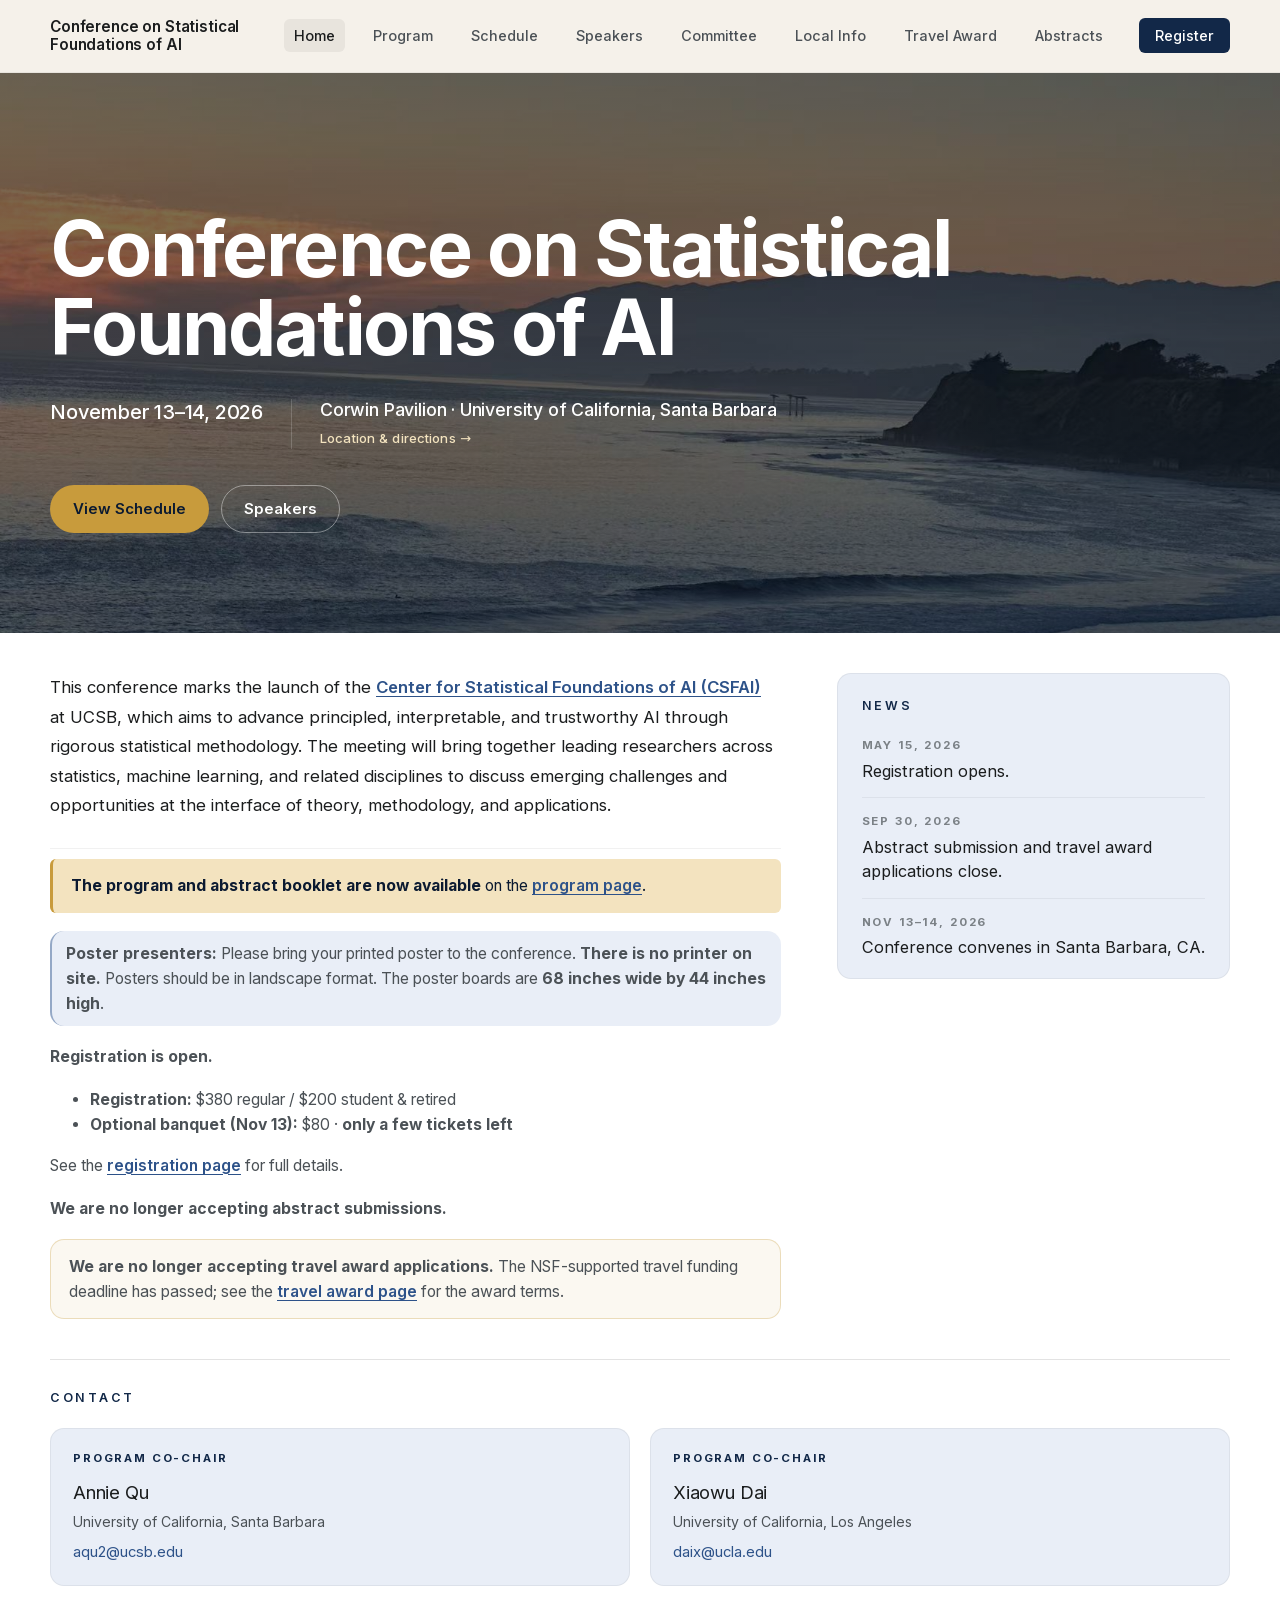
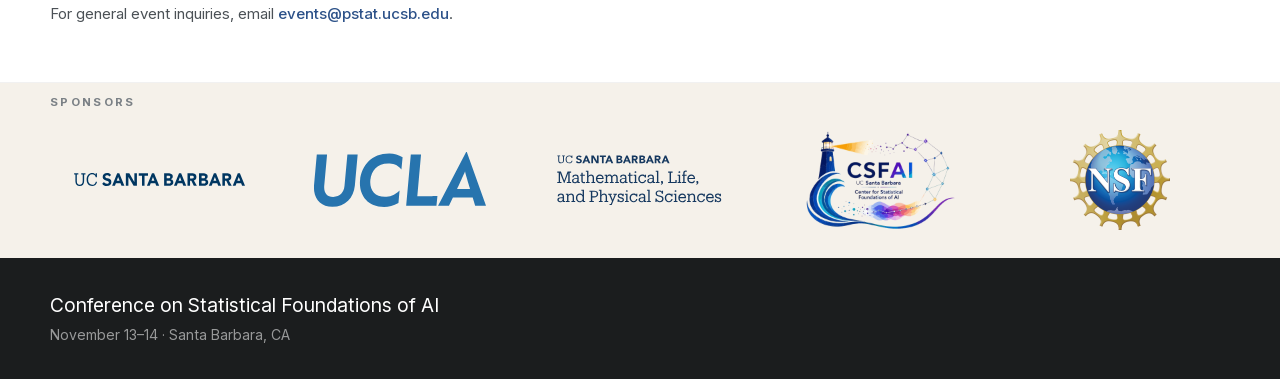
==== commit 02df185b: "update" ====
--- a/index.html
+++ b/index.html
@@ -86,6 +86,9 @@
                 <div class="prose-registration">
                     <p class="spotlight">
                         <strong>The program and abstract booklet are now available</strong> on the <a class="inline-link" href="program.html">program page</a>.
+                    </p>
+                    <p class="notice-note">
+                        <strong>Poster presenters:</strong> Please bring your printed poster to the conference. <strong>There is no printer on site.</strong> Posters should be in landscape format. The poster boards are <strong>68 inches wide by 44 inches high</strong>.
                     </p>
                     <p>
                         <strong>Registration is open.</strong>
--- a/styles.css
+++ b/styles.css
@@ -815,6 +815,32 @@
     font-size: 0.88rem;
     color: var(--ink-muted);
     line-height: 1.45;
+}
+
+/* Two 280px cards, their 18px gap, and the page's 40px side margins need 618px. */
+@media (max-width: 617.98px) {
+    .invited-speakers-grid .committee-member {
+        display: grid;
+        grid-template-columns: minmax(0, 1fr) auto;
+        grid-template-areas: "name website" "affiliation website";
+        column-gap: 16px;
+    }
+
+    .invited-speakers-grid .committee-member h4 {
+        grid-area: name;
+    }
+
+    .invited-speakers-grid .committee-member p {
+        grid-area: affiliation;
+    }
+
+    .invited-speakers-grid .committee-link {
+        grid-area: website;
+        align-self: center;
+        margin-top: 0;
+        min-height: 44px;
+        white-space: nowrap;
+    }
 }
 
 .committee-member .committee-role-note {
@@ -2557,6 +2583,105 @@
 
 /* --- Speakers --- */
 
+.subheading:has(+ .speaker-alphabet-wrap) {
+    margin-bottom: 8px;
+}
+
+.speaker-alphabet-wrap {
+    position: sticky;
+    top: var(--nav-h, 73px);
+    z-index: 90;
+    margin-bottom: 12px;
+    background: var(--bg);
+}
+
+.speaker-alphabet {
+    display: flex;
+    justify-content: space-between;
+    gap: 4px;
+    padding: 4px 0;
+    overflow-x: auto;
+    overscroll-behavior-x: contain;
+    scrollbar-width: thin;
+    scrollbar-color: var(--line) transparent;
+    background: var(--bg);
+}
+
+.speaker-alphabet a,
+.speaker-alphabet span {
+    display: inline-flex;
+    align-items: center;
+    justify-content: center;
+    flex: 0 0 36px;
+    min-height: 44px;
+    font-size: 0.82rem;
+    font-weight: 500;
+}
+
+.speaker-alphabet a {
+    color: var(--ink-soft);
+}
+
+.speaker-alphabet a:hover,
+.speaker-alphabet a:focus-visible {
+    color: var(--accent-bright);
+    text-decoration: underline;
+    text-underline-offset: 4px;
+}
+
+.speaker-alphabet a:focus-visible {
+    outline-offset: -3px;
+}
+
+.speaker-alphabet span {
+    color: var(--ink-muted);
+    opacity: 0.5;
+}
+
+.speaker-alphabet-back,
+.speaker-alphabet-more {
+    position: absolute;
+    top: 4px;
+    display: inline-flex;
+    align-items: center;
+    width: 40px;
+    height: 44px;
+    border: 0;
+    color: var(--ink-soft);
+    font: inherit;
+    cursor: pointer;
+}
+
+.speaker-alphabet-back {
+    left: 0;
+    justify-content: flex-start;
+    padding: 0 0 0 6px;
+    background: linear-gradient(to left, transparent, var(--bg) 40%);
+}
+
+.speaker-alphabet-more {
+    right: 0;
+    justify-content: flex-end;
+    padding: 0 6px 0 0;
+    background: linear-gradient(to right, transparent, var(--bg) 40%);
+}
+
+.speaker-alphabet-back[hidden],
+.speaker-alphabet-more[hidden] { display: none; }
+
+.speaker-alphabet-back:hover,
+.speaker-alphabet-more:hover { color: var(--accent-bright); }
+
+.speaker-alphabet-back:focus-visible,
+.speaker-alphabet-more:focus-visible {
+    outline: 2px solid var(--accent-bright);
+    outline-offset: -3px;
+}
+
+.invited-speakers-grid .committee-member:target {
+    outline: none;
+}
+
 .speaker-row {
     display: grid;
     /* Keep the portrait-and-text cards wide enough at tablet sizes too. */
@@ -2590,8 +2715,17 @@
 }
 
 @media (max-width: 600px) {
+    /* Stack before the portrait would narrow in the side-by-side layout. */
+    .speaker-row .speaker-card > summary {
+        flex-direction: column;
+    }
+
     .speaker-row .speaker-photo {
-        width: 130px;
+        width: 100%;
+        aspect-ratio: 4 / 3;
+        max-height: 240px;
+        border-right: none;
+        border-bottom: 1px solid var(--line);
     }
 
     .speaker-row .speaker-body {
@@ -2604,6 +2738,54 @@
 
     .speaker-row .speaker-talk {
         font-size: 0.92rem;
+    }
+}
+
+@media (max-width: 519.98px) {
+    .speaker-row .speaker-photo {
+        aspect-ratio: auto;
+        max-height: none;
+    }
+
+    .speaker-row .speaker-photo img {
+        width: 100%;
+        height: auto;
+    }
+}
+
+@media (min-width: 520px) and (max-width: 600px) {
+    .speaker-row-plenary {
+        grid-template-columns: repeat(2, minmax(0, 1fr));
+        align-items: stretch;
+    }
+
+    .speaker-row-plenary .speaker-card:not([open]) > summary {
+        height: 100%;
+    }
+
+    .speaker-row-plenary .speaker-body {
+        display: flex;
+        flex-direction: column;
+    }
+
+    .speaker-row-plenary .speaker-talk {
+        flex: 1;
+    }
+
+    .speaker-row-plenary .speaker-website {
+        align-self: flex-start;
+    }
+
+    .speaker-row:not(.speaker-row-plenary) .speaker-card > summary {
+        flex-direction: row;
+    }
+
+    .speaker-row:not(.speaker-row-plenary) .speaker-photo {
+        width: 220px;
+        aspect-ratio: auto;
+        max-height: none;
+        border-right: 1px solid var(--line);
+        border-bottom: none;
     }
 }
 
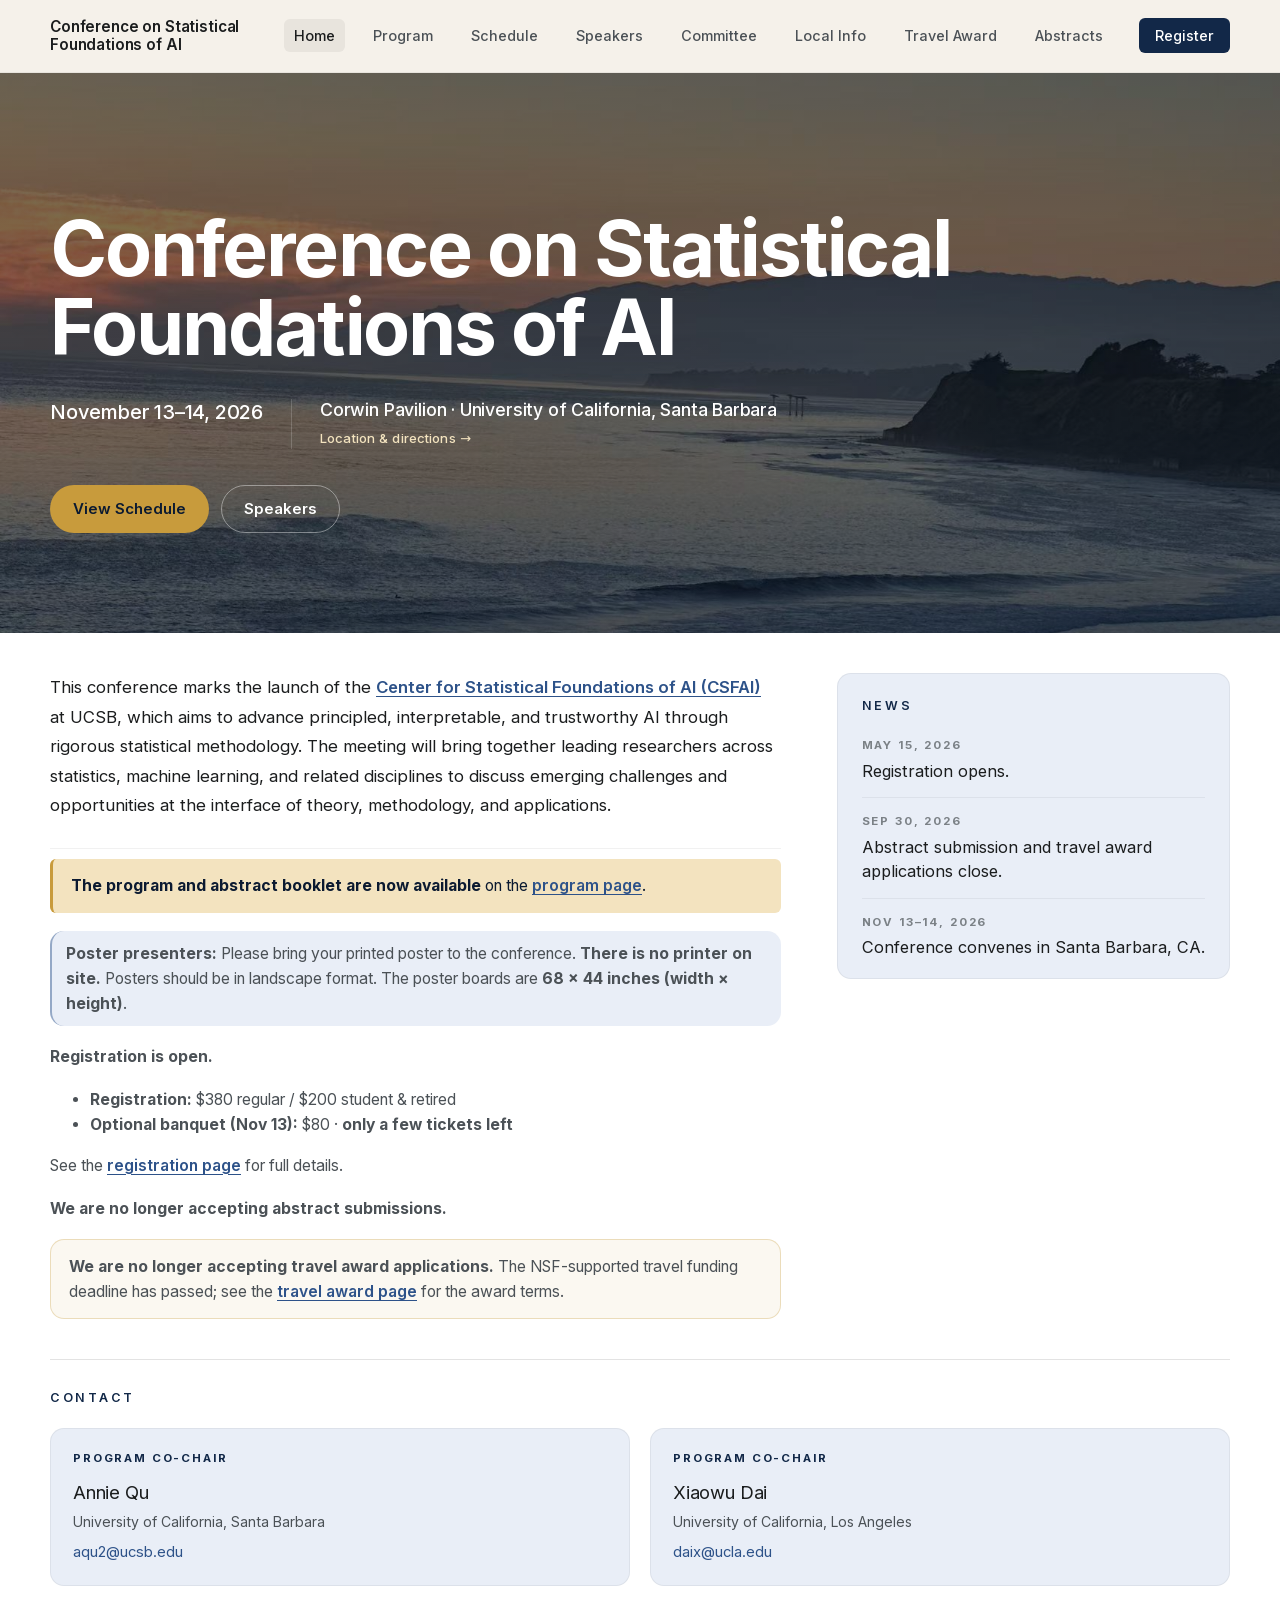
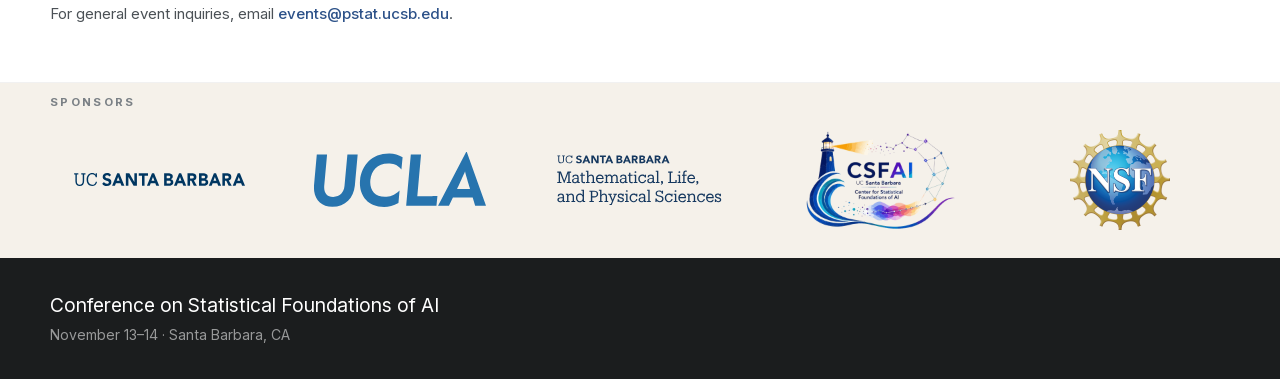
==== commit eca36e98: "update" ====
--- a/index.html
+++ b/index.html
@@ -88,7 +88,7 @@
                         <strong>The program and abstract booklet are now available</strong> on the <a class="inline-link" href="program.html">program page</a>.
                     </p>
                     <p class="notice-note">
-                        <strong>Poster presenters:</strong> Please bring your printed poster to the conference. <strong>There is no printer on site.</strong> Posters should be in landscape format. The poster boards are <strong>68 inches wide by 44 inches high</strong>.
+                        <strong>Poster presenters:</strong> Please bring your printed poster to the conference. <strong>There is no printer on site.</strong> Posters should be in landscape format. The poster boards are <strong>68 &times; 44 inches (width &times; height)</strong>.
                     </p>
                     <p>
                         <strong>Registration is open.</strong>
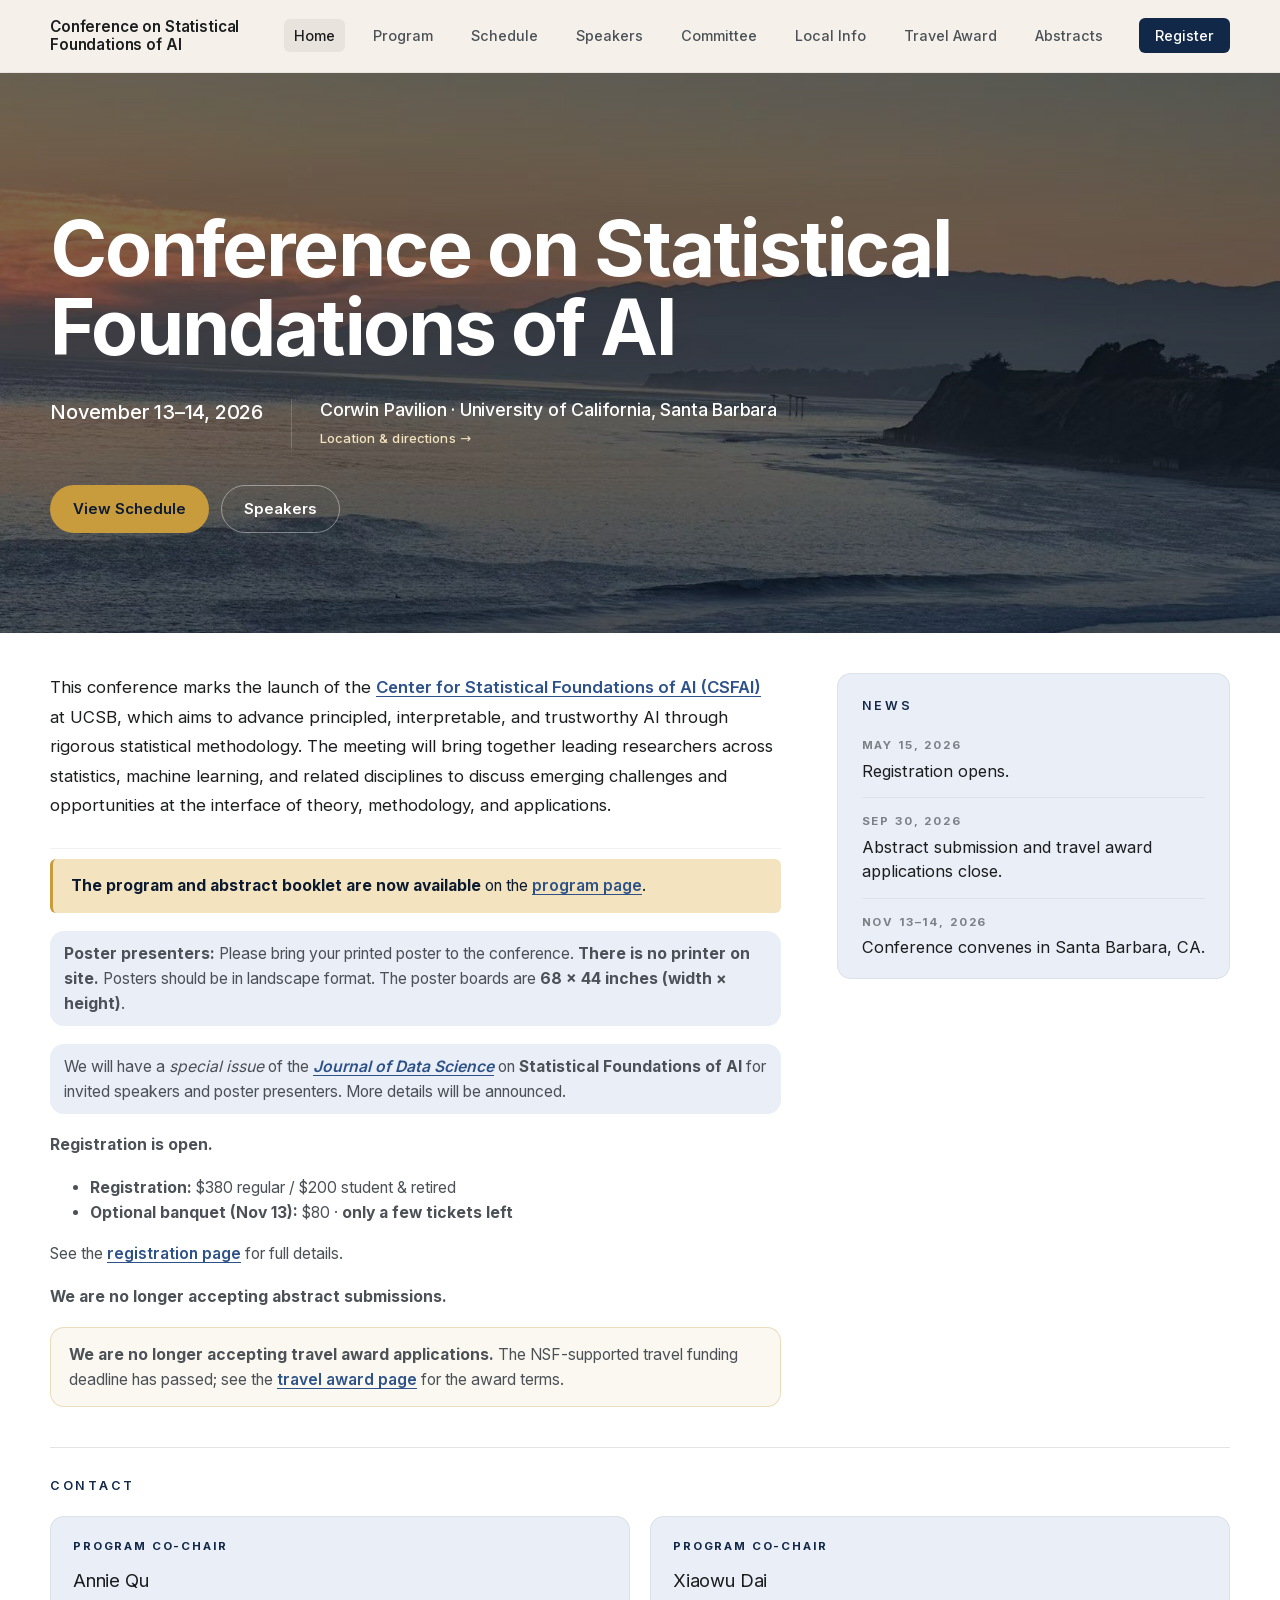
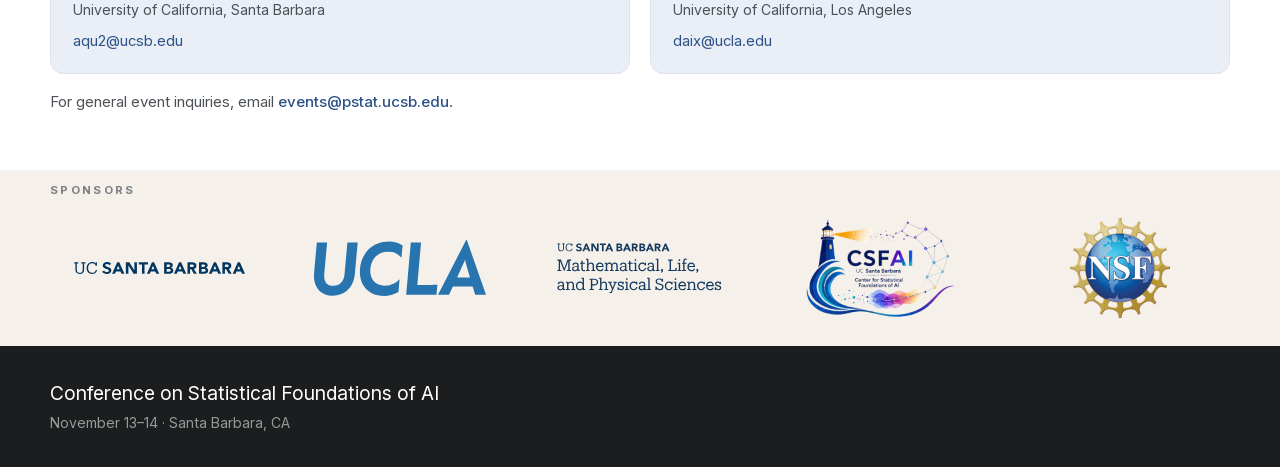
==== commit c2ca86a5: "update" ====
--- a/index.html
+++ b/index.html
@@ -90,6 +90,9 @@
                     <p class="notice-note">
                         <strong>Poster presenters:</strong> Please bring your printed poster to the conference. <strong>There is no printer on site.</strong> Posters should be in landscape format. The poster boards are <strong>68 &times; 44 inches (width &times; height)</strong>.
                     </p>
+                    <p class="notice-note">
+                        We will have a <em>special issue</em> of the <a class="inline-link" href="https://jds-online.org/" target="_blank" rel="noopener"><em>Journal of Data Science</em></a> on <strong>Statistical Foundations of AI</strong> for invited speakers and poster presenters. More details will be announced.
+                    </p>
                     <p>
                         <strong>Registration is open.</strong>
                     </p>
--- a/styles.css
+++ b/styles.css
@@ -969,6 +969,10 @@
     font-size: 0.92rem;
     color: var(--ink-soft);
     line-height: 1.55;
+}
+
+.prose-registration .notice-note {
+    border-left: none;
 }
 
 .info-card + .notice-note {
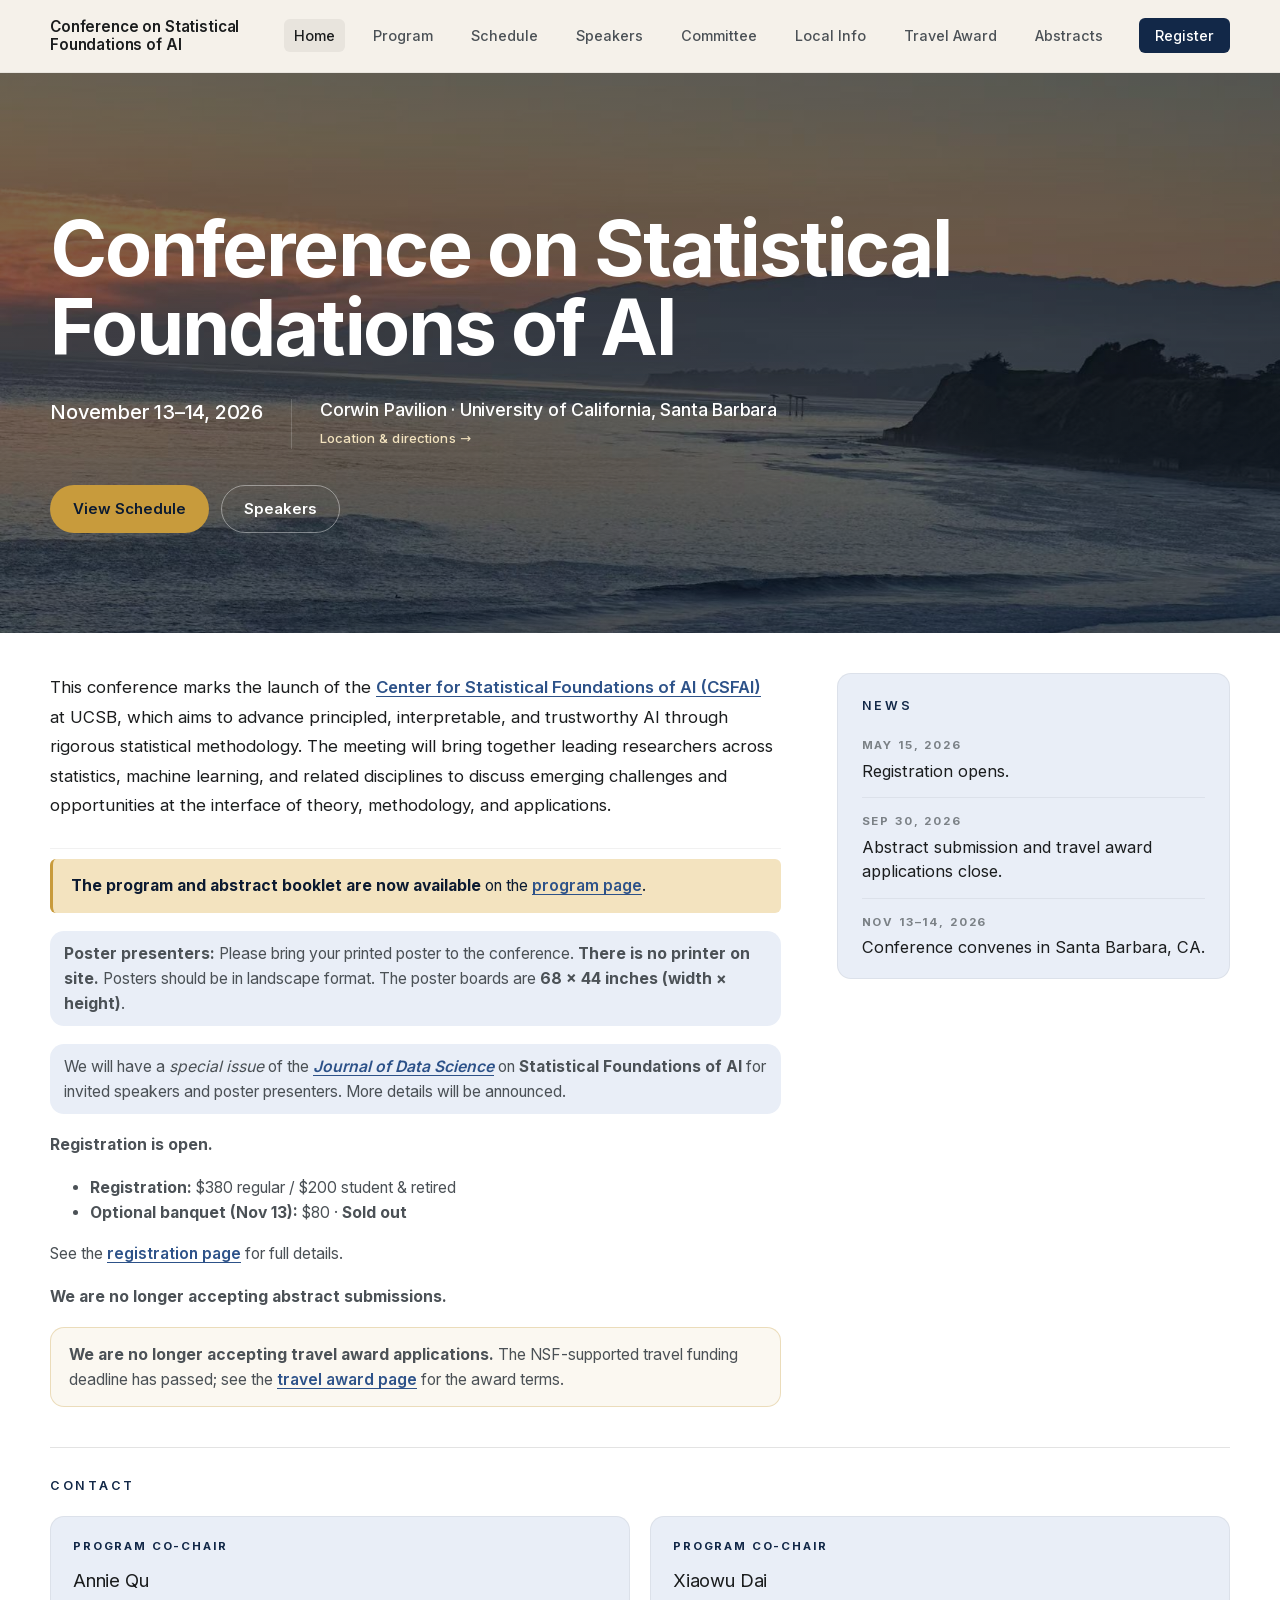
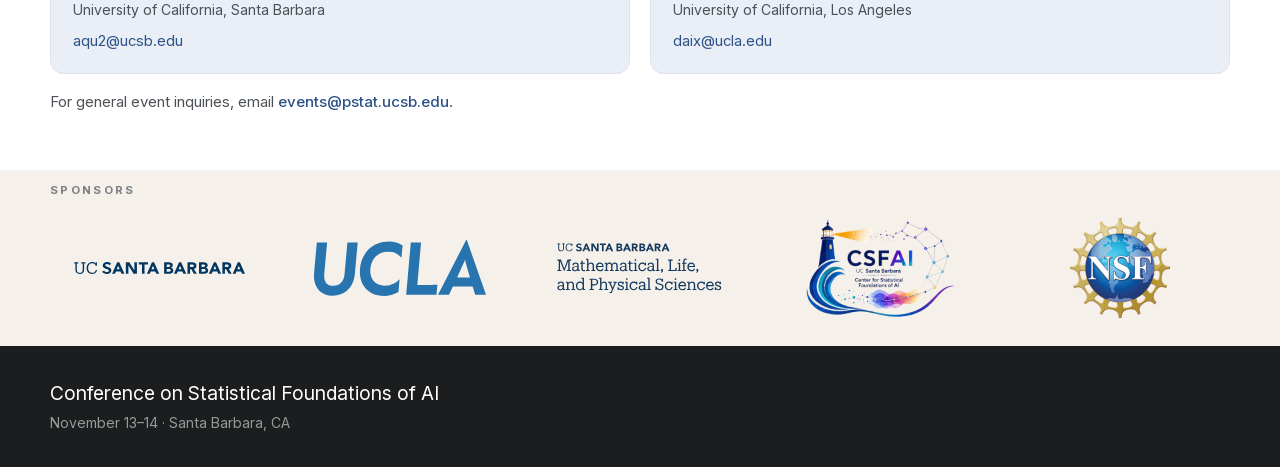
==== commit 9a56811c: "update" ====
--- a/index.html
+++ b/index.html
@@ -98,7 +98,7 @@
                     </p>
                     <ul>
                         <li><strong>Registration:</strong> $380 regular / $200 student &amp; retired</li>
-                        <li><strong>Optional banquet (Nov 13):</strong> $80 &middot; <strong>only a few tickets left</strong></li>
+                        <li><strong>Optional banquet (Nov 13):</strong> $80 &middot; <strong>Sold out</strong></li>
                     </ul>
                     <p>
                         See the <a class="inline-link" href="registration.html">registration page</a> for full details.
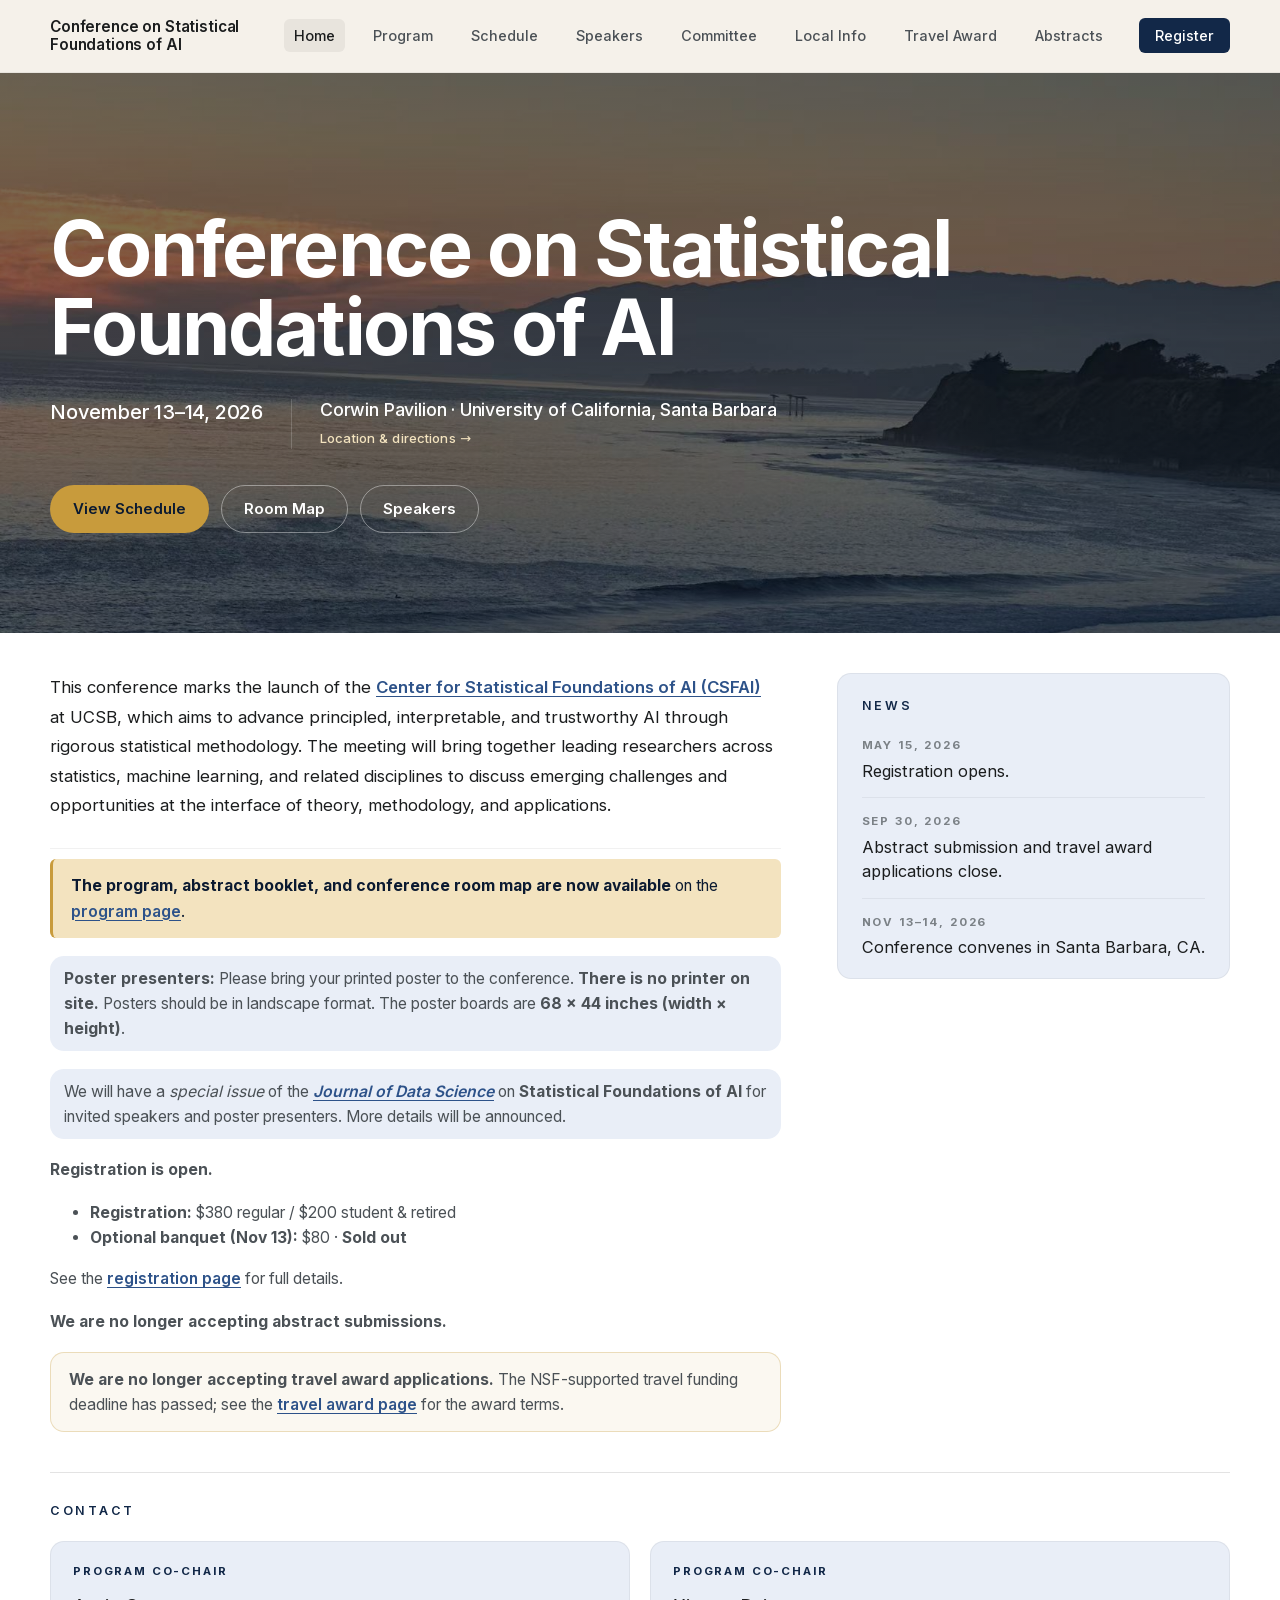
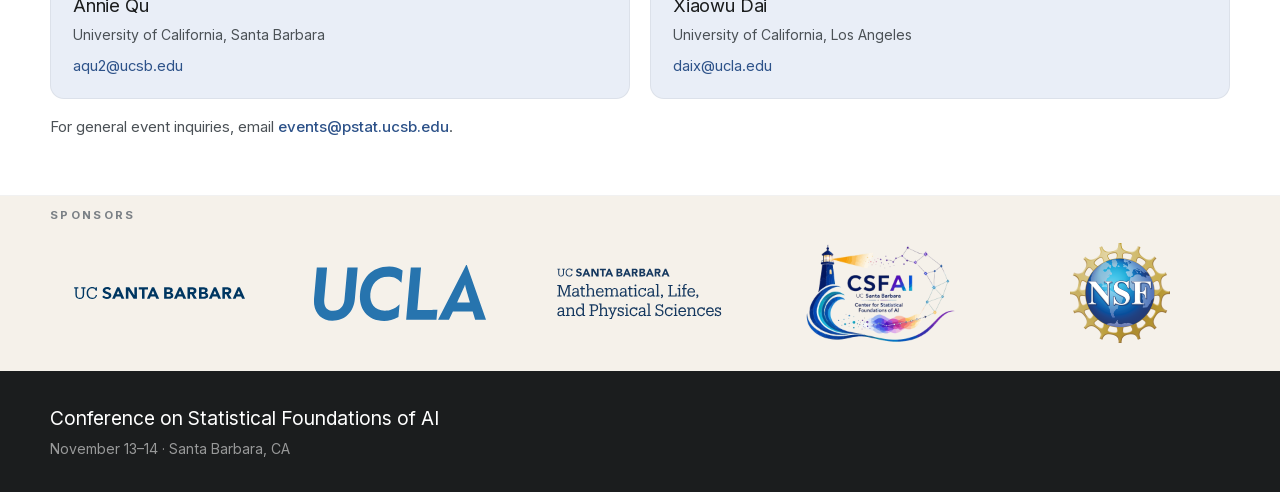
==== commit 44274b25: "update program" ====
--- a/index.html
+++ b/index.html
@@ -70,6 +70,7 @@
 
         <div class="hero-cta">
             <a class="button button-primary" href="schedule.html">View Schedule</a>
+            <a class="button button-ghost" href="program.html#room-map">Room Map</a>
             <a class="button button-ghost" href="speakers.html">Speakers</a>
         </div>
     </div>
@@ -85,7 +86,7 @@
                 </p>
                 <div class="prose-registration">
                     <p class="spotlight">
-                        <strong>The program and abstract booklet are now available</strong> on the <a class="inline-link" href="program.html">program page</a>.
+                        <strong>The program, abstract booklet, and conference room map are now available</strong> on the <a class="inline-link" href="program.html">program page</a>.
                     </p>
                     <p class="notice-note">
                         <strong>Poster presenters:</strong> Please bring your printed poster to the conference. <strong>There is no printer on site.</strong> Posters should be in landscape format. The poster boards are <strong>68 &times; 44 inches (width &times; height)</strong>.
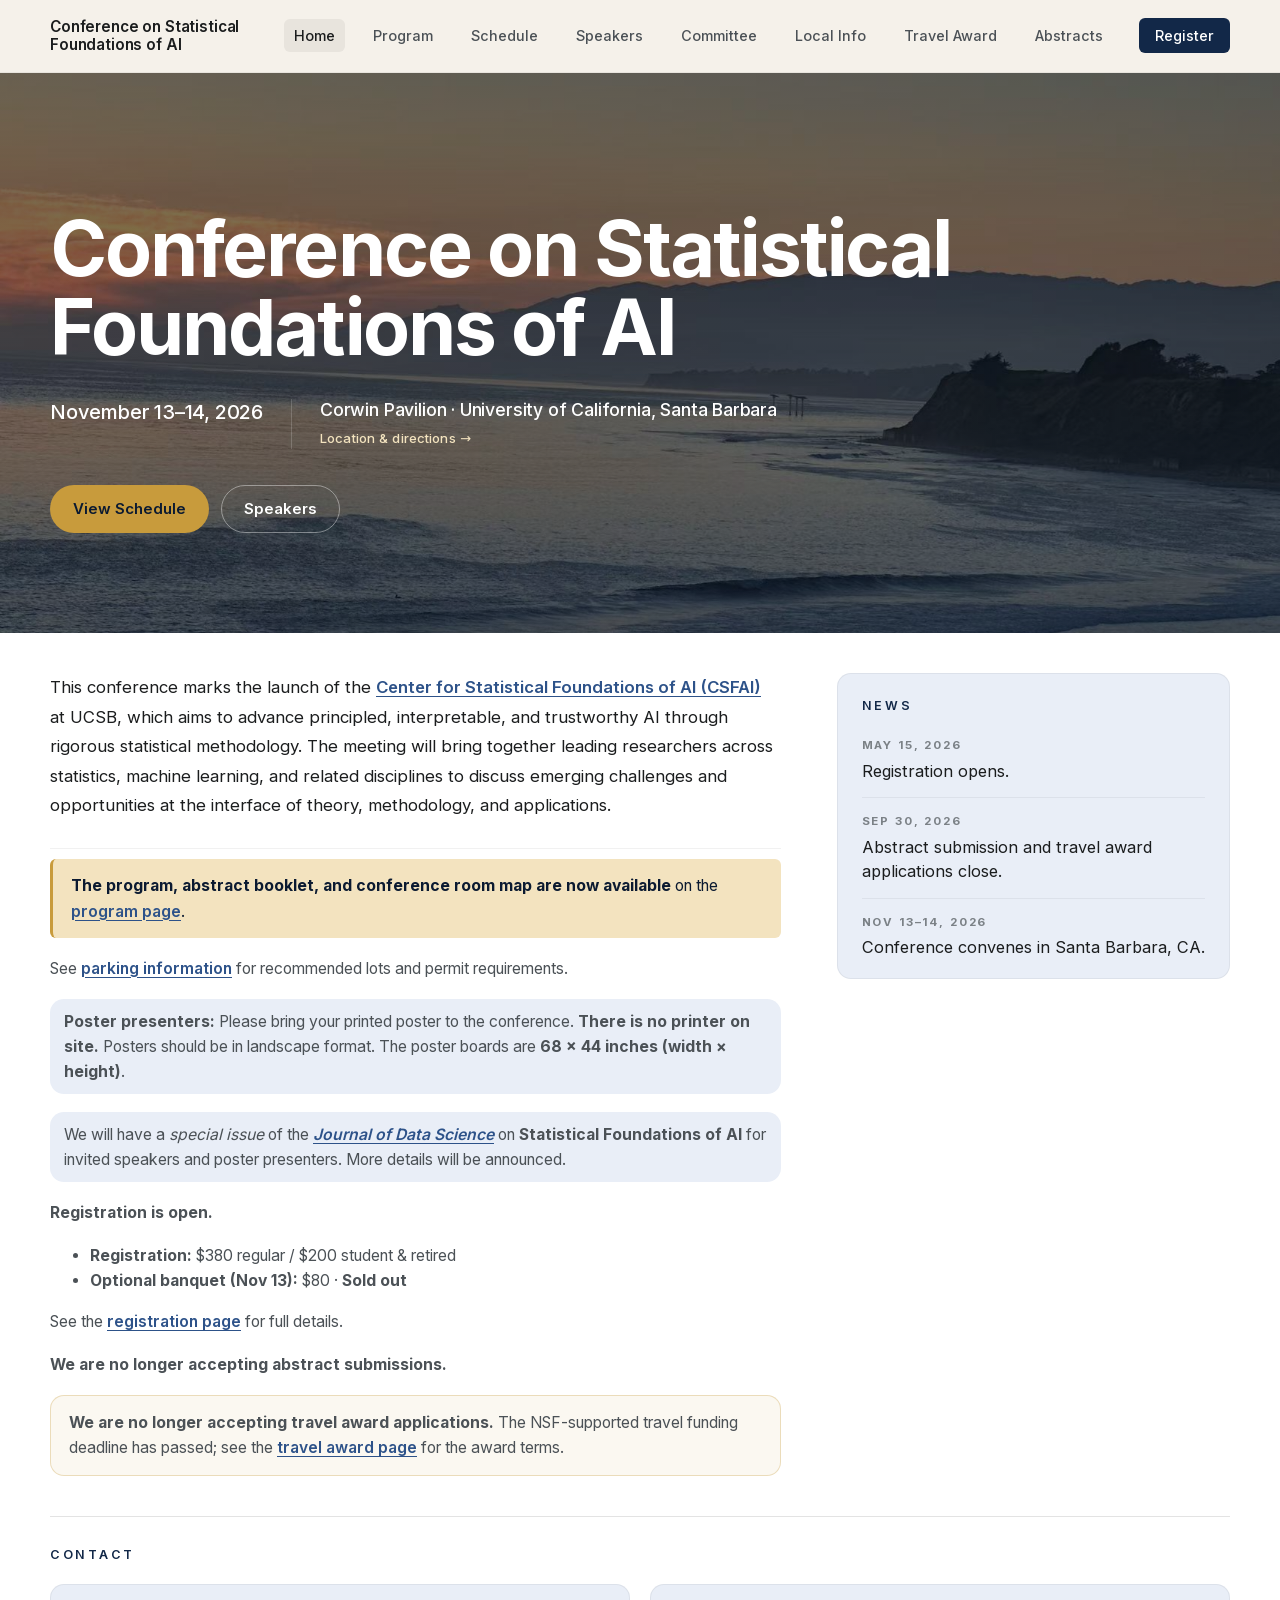
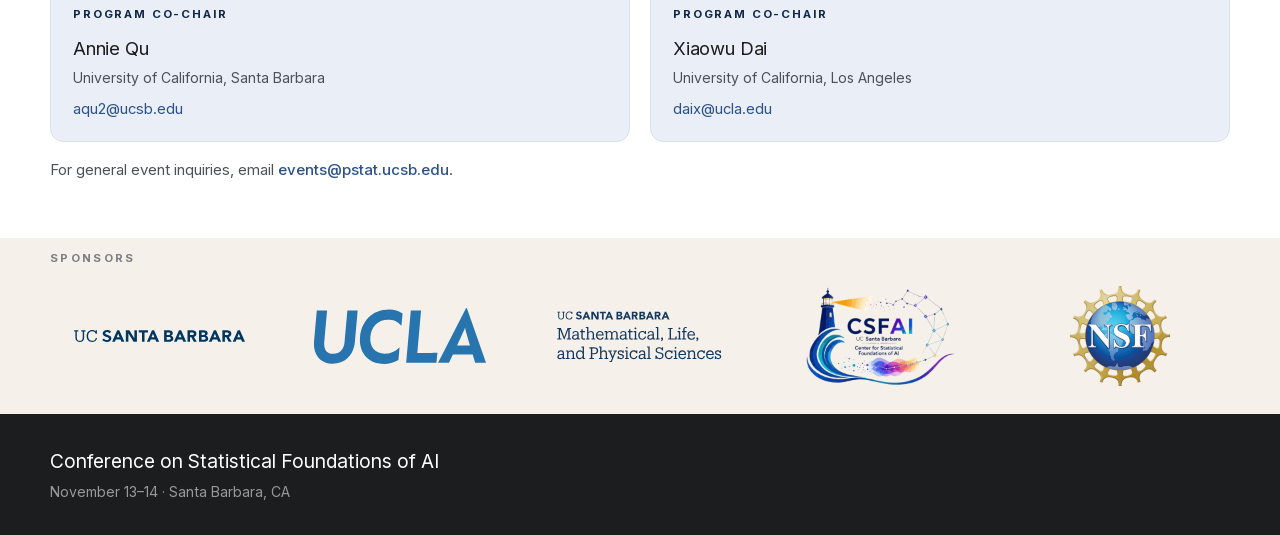
==== commit 42d66156: "update" ====
--- a/index.html
+++ b/index.html
@@ -70,7 +70,6 @@
 
         <div class="hero-cta">
             <a class="button button-primary" href="schedule.html">View Schedule</a>
-            <a class="button button-ghost" href="program.html#room-map">Room Map</a>
             <a class="button button-ghost" href="speakers.html">Speakers</a>
         </div>
     </div>
@@ -87,6 +86,9 @@
                 <div class="prose-registration">
                     <p class="spotlight">
                         <strong>The program, abstract booklet, and conference room map are now available</strong> on the <a class="inline-link" href="program.html">program page</a>.
+                    </p>
+                    <p>
+                        See <a class="inline-link" href="local-info.html#parking">parking information</a> for recommended lots and permit requirements.
                     </p>
                     <p class="notice-note">
                         <strong>Poster presenters:</strong> Please bring your printed poster to the conference. <strong>There is no printer on site.</strong> Posters should be in landscape format. The poster boards are <strong>68 &times; 44 inches (width &times; height)</strong>.
--- a/styles.css
+++ b/styles.css
@@ -3450,16 +3450,18 @@
 .subnav-hint { display: none; }
 .page-subnav a { min-height: 44px; }
 
+.page-subnav-scroll {
+    display: flex;
+    overflow-x: auto;
+    overscroll-behavior-x: contain;
+    scrollbar-width: thin;
+    scrollbar-color: var(--accent-bright) var(--accent-tint);
+}
+.page-subnav-scroll a { flex: 1 0 auto; white-space: nowrap; }
+
 @media (max-width: 640px) {
     .page-subnav { gap: 8px; padding: 10px 0; }
-    .page-subnav-scroll {
-        display: flex;
-        overflow-x: auto;
-        overscroll-behavior-x: contain;
-        scrollbar-width: thin;
-        scrollbar-color: var(--accent-bright) var(--accent-tint);
-    }
-    .page-subnav-scroll a { flex: 0 0 auto; white-space: nowrap; }
+    .page-subnav-scroll a { flex-grow: 0; }
     .subnav-hint {
         display: block;
         margin: -12px 0 4px;
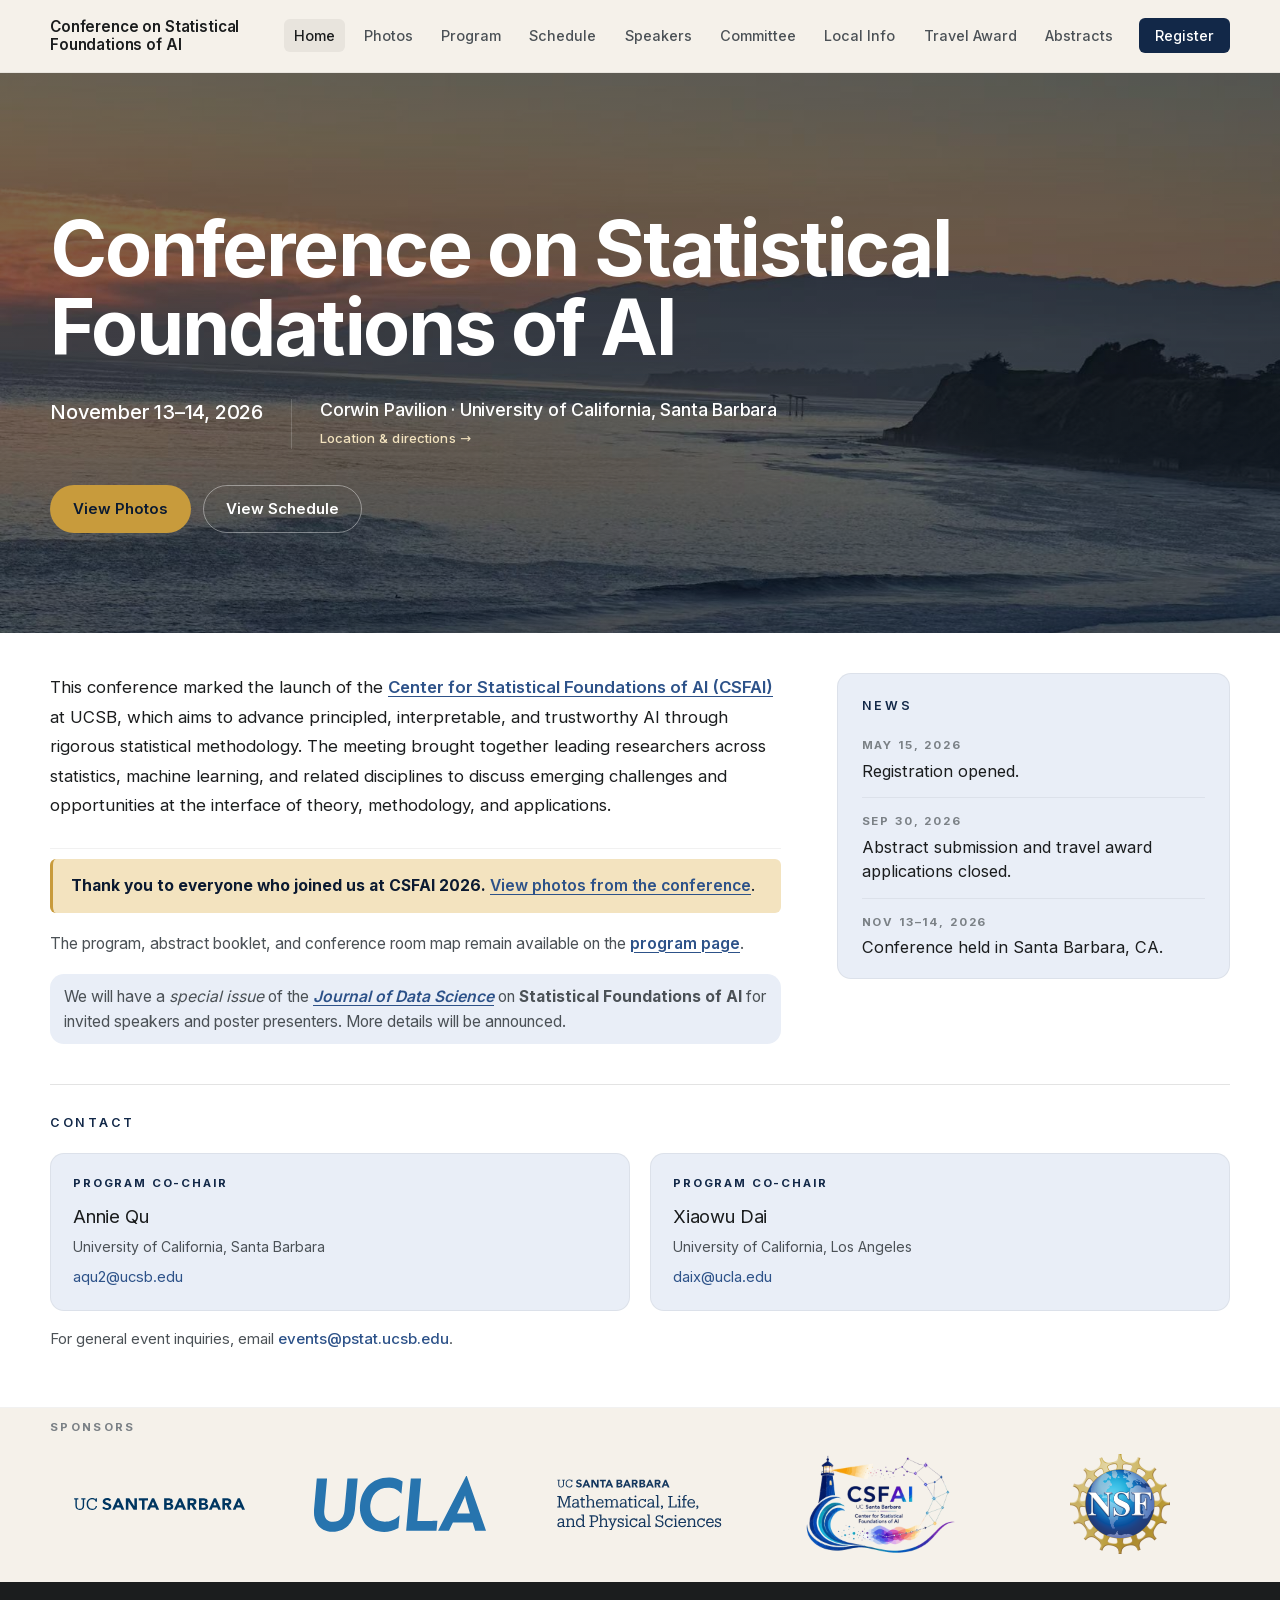
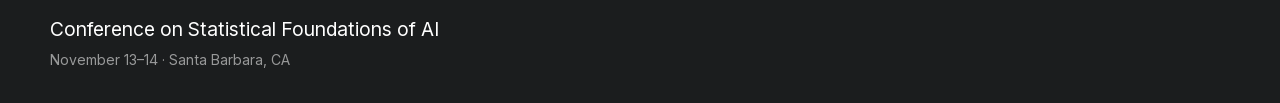
==== commit 68e6c808: "update" ====
--- a/index.html
+++ b/index.html
@@ -40,6 +40,7 @@
         </button>
         <ul class="nav-list" id="nav-list">
             <li><a class="is-active" aria-current="page" href="index.html">Home</a></li>
+            <li><a href="photos.html">Photos</a></li>
             <li><a href="program.html">Program</a></li>
             <li><a href="schedule.html">Schedule</a></li>
             <li><a href="speakers.html">Speakers</a></li>
@@ -69,8 +70,8 @@
         </div>
 
         <div class="hero-cta">
-            <a class="button button-primary" href="schedule.html">View Schedule</a>
-            <a class="button button-ghost" href="speakers.html">Speakers</a>
+            <a class="button button-primary" href="photos.html">View Photos</a>
+            <a class="button button-ghost" href="schedule.html">View Schedule</a>
         </div>
     </div>
 </header>
@@ -81,36 +82,17 @@
         <div class="about-grid">
             <div class="prose">
                 <p class="prose-intro">
-                    This conference marks the launch of the <a class="inline-link" href="https://csfai.ucsb.edu" target="_blank" rel="noopener">Center for Statistical Foundations of AI (CSFAI)</a> at UCSB, which aims to advance principled, interpretable, and trustworthy AI through rigorous statistical methodology. The meeting will bring together leading researchers across statistics, machine learning, and related disciplines to discuss emerging challenges and opportunities at the interface of theory, methodology, and applications.
+                    This conference marked the launch of the <a class="inline-link" href="https://csfai.ucsb.edu" target="_blank" rel="noopener">Center for Statistical Foundations of AI (CSFAI)</a> at UCSB, which aims to advance principled, interpretable, and trustworthy AI through rigorous statistical methodology. The meeting brought together leading researchers across statistics, machine learning, and related disciplines to discuss emerging challenges and opportunities at the interface of theory, methodology, and applications.
                 </p>
                 <div class="prose-registration">
                     <p class="spotlight">
-                        <strong>The program, abstract booklet, and conference room map are now available</strong> on the <a class="inline-link" href="program.html">program page</a>.
+                        <strong>Thank you to everyone who joined us at CSFAI 2026.</strong> <a class="inline-link" href="photos.html">View photos from the conference</a>.
                     </p>
                     <p>
-                        See <a class="inline-link" href="local-info.html#parking">parking information</a> for recommended lots and permit requirements.
-                    </p>
-                    <p class="notice-note">
-                        <strong>Poster presenters:</strong> Please bring your printed poster to the conference. <strong>There is no printer on site.</strong> Posters should be in landscape format. The poster boards are <strong>68 &times; 44 inches (width &times; height)</strong>.
+                        The program, abstract booklet, and conference room map remain available on the <a class="inline-link" href="program.html">program page</a>.
                     </p>
                     <p class="notice-note">
                         We will have a <em>special issue</em> of the <a class="inline-link" href="https://jds-online.org/" target="_blank" rel="noopener"><em>Journal of Data Science</em></a> on <strong>Statistical Foundations of AI</strong> for invited speakers and poster presenters. More details will be announced.
-                    </p>
-                    <p>
-                        <strong>Registration is open.</strong>
-                    </p>
-                    <ul>
-                        <li><strong>Registration:</strong> $380 regular / $200 student &amp; retired</li>
-                        <li><strong>Optional banquet (Nov 13):</strong> $80 &middot; <strong>Sold out</strong></li>
-                    </ul>
-                    <p>
-                        See the <a class="inline-link" href="registration.html">registration page</a> for full details.
-                    </p>
-                    <p>
-                        <strong>We are no longer accepting abstract submissions.</strong>
-                    </p>
-                    <p class="travel-callout">
-                        <strong>We are no longer accepting travel award applications.</strong> The NSF-supported travel funding deadline has passed; see the <a class="inline-link" href="travel-award.html">travel award page</a> for the award terms.
                     </p>
                 </div>
             </div>
@@ -119,15 +101,15 @@
                 <ul>
                     <li>
                         <time datetime="2026-05-15">May 15, 2026</time>
-                        <p>Registration opens.</p>
+                        <p>Registration opened.</p>
                     </li>
                     <li>
                         <time datetime="2026-09-30">Sep 30, 2026</time>
-                        <p>Abstract submission and travel award applications close.</p>
+                        <p>Abstract submission and travel award applications closed.</p>
                     </li>
                     <li>
                         <time datetime="2026-11-13">Nov 13&ndash;14, 2026</time>
-                        <p>Conference convenes in Santa Barbara, CA.</p>
+                        <p>Conference held in Santa Barbara, CA.</p>
                     </li>
                 </ul>
             </div>
--- a/styles.css
+++ b/styles.css
@@ -149,7 +149,7 @@
 
     /* The menu still opens and closes, it just arrives rather than slides.
      * Scoped through .nav-inner so it outranks the animated rules, which sit
-     * later in the file at the 1010px breakpoint. The delay is zeroed as well
+     * later in the file at the 1120px breakpoint. The delay is zeroed as well
      * as the duration: the closed state defers `visibility` until the
      * collapse finishes, which would otherwise leave the panel on screen. */
     .nav-inner .nav-list,
@@ -1101,7 +1101,7 @@
 .page-subnav {
     position: sticky;
     /* --nav-h is measured from the live nav on pages that carry a subnav; the
-     * nav's height changes with viewport (padding at the 1010px breakpoint,
+     * nav's height changes with viewport (padding at the 1120px breakpoint,
      * brand wrap and the hamburger). A fixed offset is
      * right at only one width and lets the bar slide under the nav or float
      * below it at the others. The fallback covers a no-JS load. */
@@ -3107,6 +3107,174 @@
     width: 100%;
 }
 
+/* --- Conference photos --- */
+
+.photo-intro {
+    margin: 0 0 28px;
+    max-width: 60ch;
+    color: var(--ink-soft);
+}
+
+.photo-grid {
+    columns: 3;
+    column-gap: 20px;
+}
+
+.photo-card {
+    break-inside: avoid;
+    margin: 0 0 20px;
+    overflow: hidden;
+    border: 1px solid var(--line);
+    border-radius: var(--radius-lg);
+    background: var(--bg-alt);
+}
+
+.photo-link {
+    display: block;
+    cursor: zoom-in;
+}
+
+.photo-link img {
+    width: 100%;
+    height: auto;
+}
+
+.photo-link:hover img { opacity: 0.92; }
+.photo-link:focus-visible { outline-offset: -4px; }
+
+.photo-card figcaption {
+    padding: 12px 16px;
+    font-size: 0.86rem;
+    line-height: 1.4;
+    color: var(--ink-soft);
+}
+
+.photo-viewer-open { overflow: hidden; }
+
+.photo-viewer {
+    width: min(1200px, calc(100% - 32px));
+    height: min(900px, calc(100vh - 32px));
+    height: min(900px, calc(100dvh - 32px));
+    max-width: none;
+    max-height: none;
+    padding: 16px;
+    border: 1px solid rgba(255, 255, 255, 0.15);
+    border-radius: var(--radius-lg);
+    background: #0e1a2a;
+    color: #fff;
+    overflow: hidden;
+}
+
+.photo-viewer[open] {
+    display: flex;
+    flex-direction: column;
+}
+
+.photo-viewer::backdrop { background: rgba(5, 12, 23, 0.88); }
+
+.photo-viewer-toolbar {
+    display: flex;
+    align-items: center;
+    justify-content: space-between;
+    gap: 16px;
+    margin-bottom: 12px;
+}
+
+.photo-viewer-count {
+    font-size: 0.85rem;
+    color: rgba(255, 255, 255, 0.75);
+}
+
+.photo-viewer-stage {
+    position: relative;
+    flex: 1;
+    min-height: 0;
+    touch-action: pan-y pinch-zoom;
+}
+
+.photo-viewer-image {
+    width: 100%;
+    height: 100%;
+    object-fit: contain;
+}
+
+.photo-viewer-close,
+.photo-viewer-prev,
+.photo-viewer-next {
+    display: inline-flex;
+    align-items: center;
+    justify-content: center;
+    width: 44px;
+    height: 44px;
+    padding: 0;
+    border: 1px solid rgba(255, 255, 255, 0.3);
+    border-radius: 50%;
+    background: rgba(14, 26, 42, 0.8);
+    color: #fff;
+    font: inherit;
+    font-size: 1.4rem;
+    cursor: pointer;
+}
+
+.photo-viewer-close:hover,
+.photo-viewer-prev:hover,
+.photo-viewer-next:hover { background: var(--accent-bright); }
+
+.photo-viewer-close:focus-visible,
+.photo-viewer-prev:focus-visible,
+.photo-viewer-next:focus-visible {
+    outline: 2px solid var(--highlight);
+    outline-offset: 3px;
+}
+
+.photo-viewer-prev,
+.photo-viewer-next {
+    position: absolute;
+    top: 50%;
+    transform: translateY(-50%);
+}
+
+.photo-viewer-prev { left: 8px; }
+.photo-viewer-next { right: 8px; }
+
+.photo-viewer-footer {
+    display: flex;
+    align-items: center;
+    justify-content: space-between;
+    gap: 16px;
+    margin-top: 16px;
+}
+
+.photo-viewer-caption {
+    margin: 0;
+    color: #fff;
+    font-size: 0.92rem;
+    line-height: 1.4;
+}
+
+.photo-viewer-open-link {
+    flex-shrink: 0;
+    color: rgba(255, 255, 255, 0.8);
+    font-size: 0.82rem;
+    text-decoration: underline;
+    text-underline-offset: 3px;
+}
+
+.photo-viewer-open-link:hover { color: #fff; }
+
+@media (max-width: 900px) {
+    .photo-grid { columns: 2; }
+}
+
+@media (max-width: 560px) {
+    .photo-grid { columns: 1; }
+    .photo-viewer-footer {
+        flex-direction: column;
+        align-items: flex-start;
+        gap: 8px;
+    }
+}
+
 /* --- Footer --- */
 
 .site-footer {
@@ -3233,7 +3401,7 @@
     }
 }
 
-@media (max-width: 1010px) {
+@media (max-width: 1120px) {
     .nav-inner {
         position: relative;
         padding: 14px 0;
